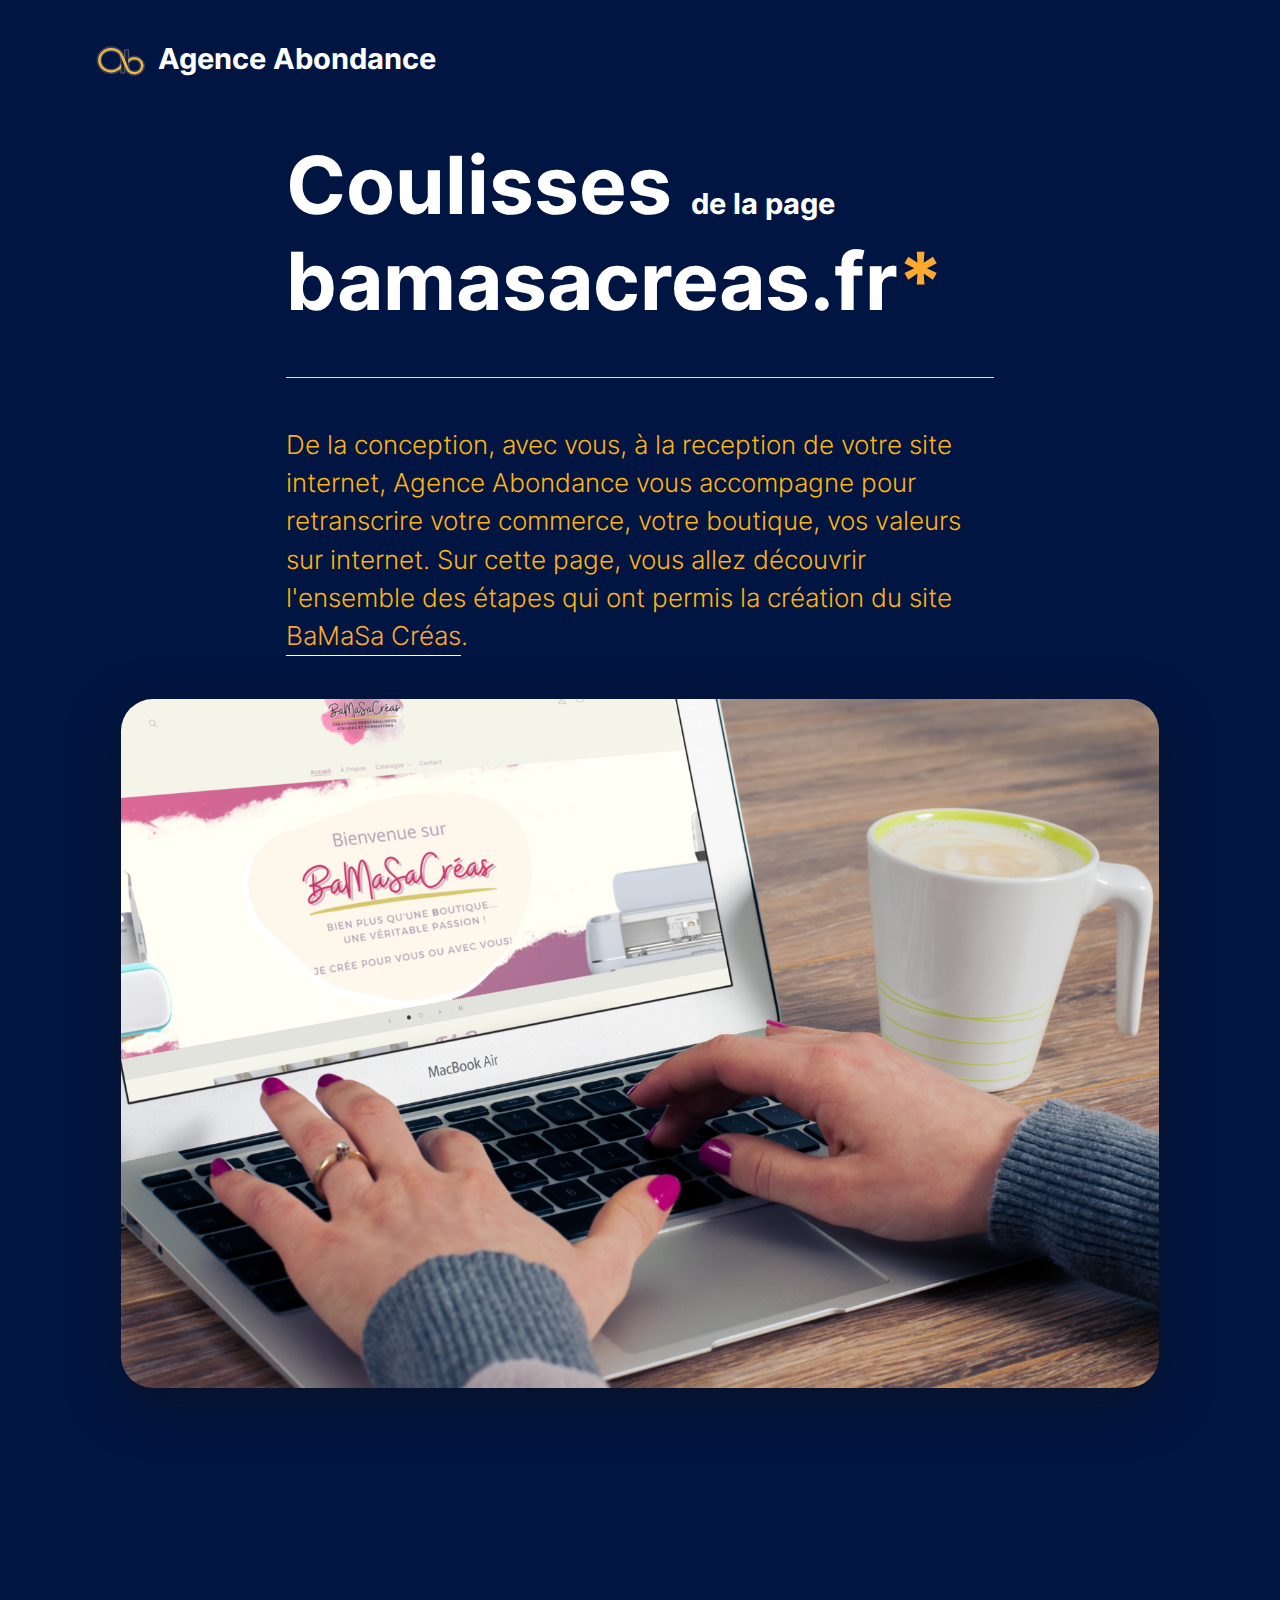
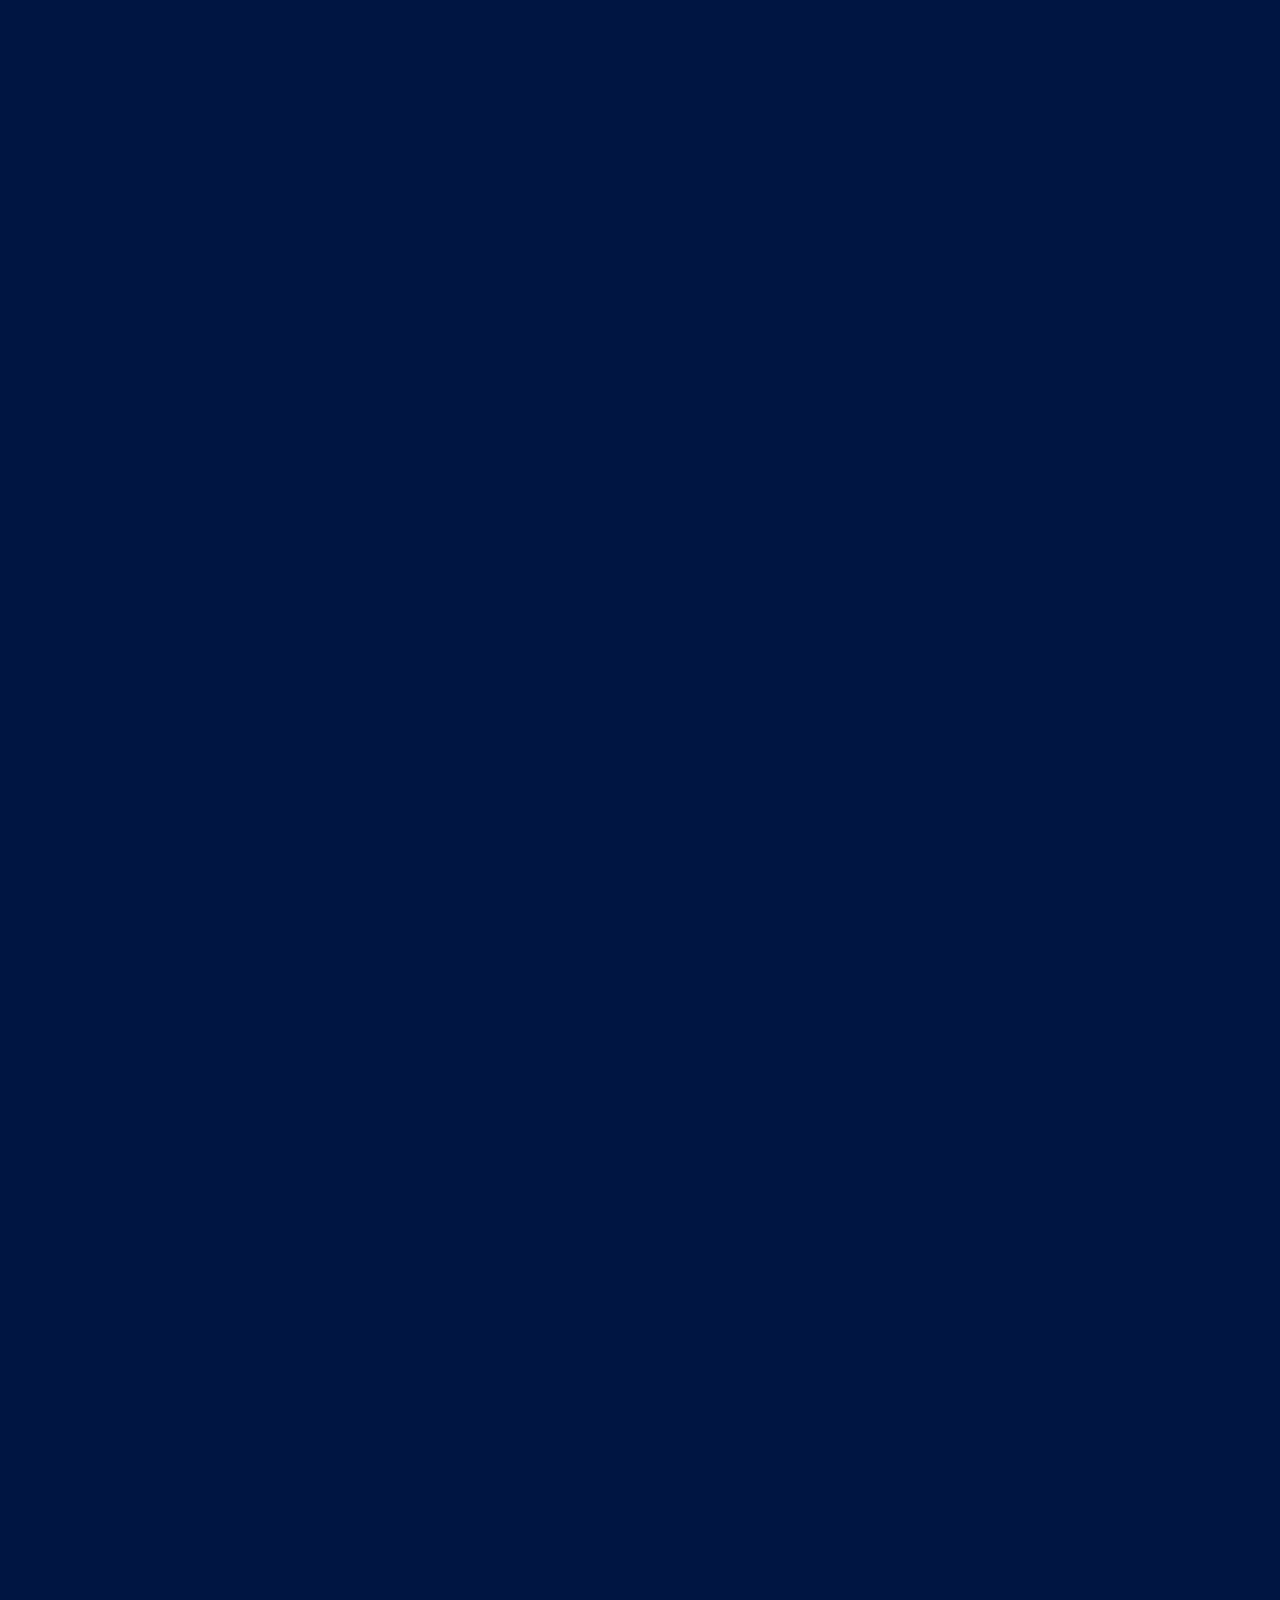
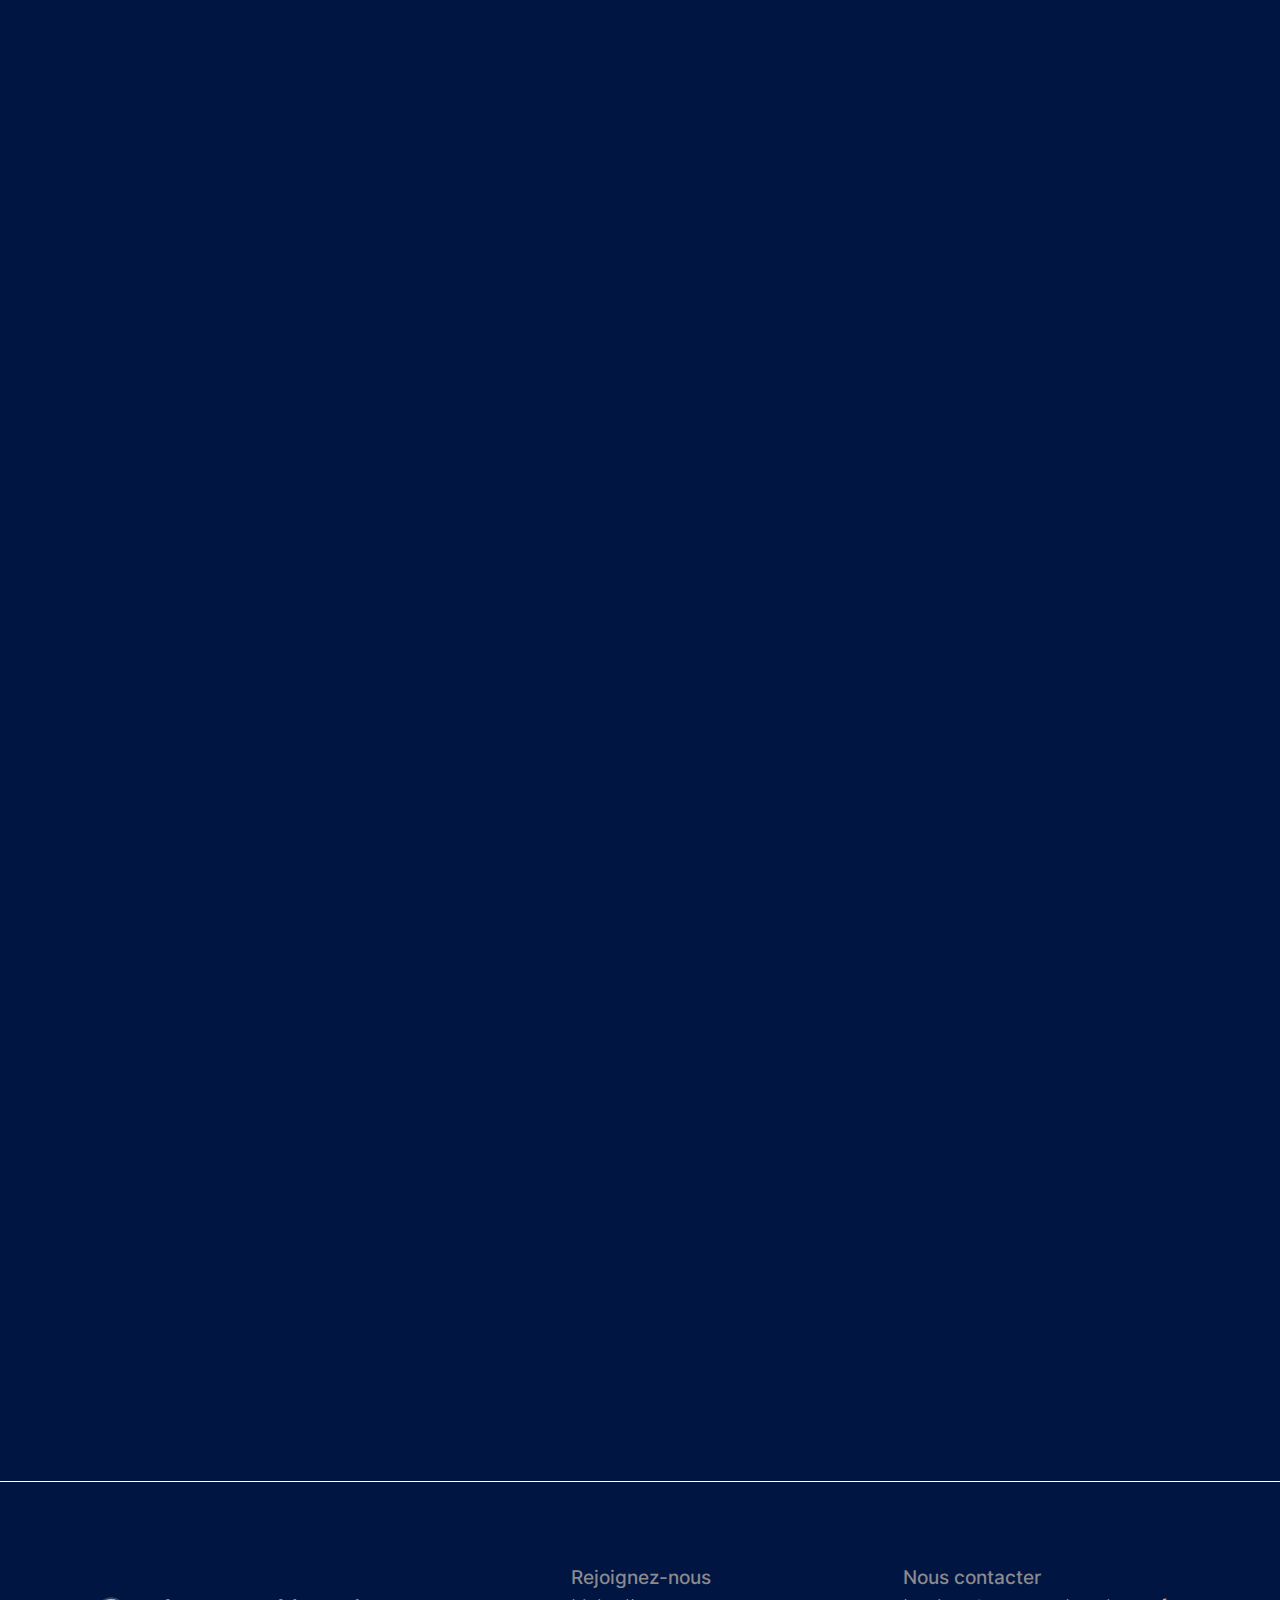
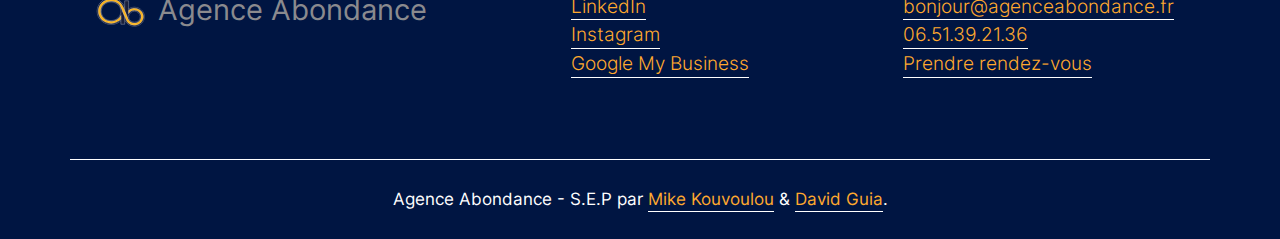
==== bamasa-creas.html @ f4315ae5 "Ajout de la page bamasa" ====
<!doctype html>
<html class="h-100" lang="fr">

<head>
  <meta charset="utf-8">
  <meta name="viewport" content="width=device-width,initial-scale=1,shrink-to-fit=no">
  <meta name="description"
    content="Agence web à taille humaine, sur Bordeaux & Dijon, pour allez plus loin dans le numérique">
  <link rel="icon" type="image/png" sizes="32x32" href="img/fvicon-32x32.png">
  <link rel="icon" type="image/png" sizes="16x16" href="img/favicon-16x16.png">
  <link rel="icon" type="image/png" sizes="96x96" href="img/favicon.png">
  <link rel="manifest" href="/site.webmanifest">
  <meta name="author" content="Agence Abondance">
  <meta name="HandheldFriendly" content="true">
  <title>Agence Abondance - Créativité Numérique, Abondance de Possibilités.</title>
  <link rel="stylesheet" href="css/theme.css">

  <!-- Cronitor RUM -->
  <script async src="https://rum.cronitor.io/script.js"></script>
  <script>
    window.cronitor = window.cronitor || function () { (window.cronitor.q = window.cronitor.q || []).push(arguments); };
    cronitor('config', { clientKey: '88abd3a7fe47109046e5036347c24154' });
  </script>


  <style>
    /* inter-300 - latin */
    @font-face {
      font-family: 'Inter';
      font-style: normal;
      font-weight: 300;
      font-display: swap;
      src: local(''),
        url('fonts/inter-v12-latin-300.woff2') format('woff2'),
        /* Chrome 26+, Opera 23+, Firefox 39+ */
        url('fonts/inter-v12-latin-300.woff') format('woff');
      /* Chrome 6+, Firefox 3.6+, IE 9+, Safari 5.1+ */
    }

    /* inter-400 - latin */
    @font-face {
      font-family: 'Inter';
      font-style: normal;
      font-weight: 400;
      font-display: swap;
      src: local(''),
        url('fonts/inter-v12-latin-regular.woff2') format('woff2'),
        /* Chrome 26+, Opera 23+, Firefox 39+ */
        url('fonts/inter-v12-latin-regular.woff') format('woff');
      /* Chrome 6+, Firefox 3.6+, IE 9+, Safari 5.1+ */
    }

    @font-face {
      font-family: 'Inter';
      font-style: normal;
      font-weight: 500;
      font-display: swap;
      src: local(''),
        url('fonts/inter-v12-latin-500.woff2') format('woff2'),
        /* Chrome 26+, Opera 23+, Firefox 39+ */
        url('fonts/inter-v12-latin-500.woff') format('woff');
      /* Chrome 6+, Firefox 3.6+, IE 9+, Safari 5.1+ */
    }

    @font-face {
      font-family: 'Inter';
      font-style: normal;
      font-weight: 700;
      font-display: swap;
      src: local(''),
        url('fonts/inter-v12-latin-700.woff2') format('woff2'),
        /* Chrome 26+, Opera 23+, Firefox 39+ */
        url('fonts/inter-v12-latin-700.woff') format('woff');
      /* Chrome 6+, Firefox 3.6+, IE 9+, Safari 5.1+ */
    }
  </style>


</head>

  <body class="bg-black text-white mt-0" data-bs-spy="scroll" data-bs-target="#navScroll">
  
    <nav id="navScroll" class="navbar navbar-dark bg-black fixed-top px-vw-5" tabindex="0">
      <div class="container">
        <a class="navbar-brand pe-md-4 fs-4 col-12 col-md-auto text-center" href="index.html">
          <svg width="50" height="50" viewBox="0 0 1080 638" xmlns="http://www.w3.org/2000/svg">
            <path id="Trac" fill="none" stroke="#ffffff" stroke-width="7"
              d="M 628 302 C 628 459.95343 493.013855 588 326.5 588 C 159.986145 588 25 459.95343 25 302 C 25 144.04657 159.986145 16 326.5 16 C 493.013855 16 628 144.04657 628 302 Z" />
            <path id="path1" fill="none" stroke="#ffffff" stroke-width="6"
              d="M 957 421 C 957 486.721863 900.364014 540 830.5 540 C 760.635986 540 704 486.721863 704 421 C 704 355.278137 760.635986 302 830.5 302 C 900.364014 302 957 355.278137 957 421 Z" />
            <path id="path2" fill="none" stroke="#ffffff" stroke-width="6"
              d="M 1045 421 C 1045 534.218384 948.293518 626 829 626 C 709.706482 626 613 534.218384 613 421 C 613 307.781616 709.706482 216 829 216 C 948.293518 216 1045 307.781616 1045 421 Z" />
            <g id="Associer">
              <g id="g1">
                <path id="path3" fill="none" stroke="#1b203d" stroke-width="20"
                  d="M 818.849976 613.799988 C 753.840027 611.26001 692.690002 581.179993 652.48999 515.22998 C 604.98999 437.309998 622.539978 337.380005 692.72998 277.859985 C 781.349976 202.709961 918.02002 214.219971 991.039978 303 C 1015.880005 333.200012 1027.380005 368.51001 1032.030029 406.849976 C 1041.76001 486.900024 996.190002 554.450012 925.76001 590.669983 C 895.580017 606.179993 863.650024 613.809998 818.849976 613.799988 Z" />
                <path id="path4" fill="none" stroke="#1b203d" stroke-width="21"
                  d="M 311.98999 575.859985 C 219.850006 572.26001 133.190002 529.630005 76.209999 436.150024 C 8.89 325.709961 33.759998 184.079956 133.25 99.719971 C 258.859985 -6.789978 452.549988 9.52002 556.039978 135.349976 C 591.23999 178.150024 607.539978 228.200012 614.140015 282.540039 C 627.919983 396 563.340027 491.72998 463.519989 543.059998 C 420.75 565.059998 375.5 575.869995 311.98999 575.859985 Z" />
                <path id="path5" fill="#19203c" stroke="#ffffff" stroke-width="6"
                  d="M 619.549988 76.830017 L 704.580017 76.830017 L 705 380.950012 L 683.97998 484 L 619.549988 311.880005 Z" />
                <path id="path6" fill="#19203c" stroke="#ffffff" stroke-width="6"
                  d="M 620.390015 583.880005 L 537.280029 583.880005 L 537.530029 377.570007 L 550.599976 334.429993 L 550.73999 286.880005 L 539.559998 234.589966 L 531 203.059998 L 620.390015 413.880005 Z" />
                <path id="path7" fill="#19203c" stroke="none"
                  d="M 523.5 204.5 L 560.5 257.5 L 562.5 342.5 L 543.5 385.5 L 533.219971 378.679993 L 546.429993 329.140015 L 542.5 261.5 Z" />
                <path id="path8" fill="none" stroke="#1b203d" stroke-width="15"
                  d="M 822.880005 549.549988 C 779.380005 547.849976 738.47998 527.719971 711.580017 483.599976 C 679.799988 431.469971 691.539978 364.609985 738.51001 324.780029 C 797.799988 274.5 889.23999 282.200012 938.090027 341.599976 C 954.710022 361.799988 962.400024 385.429993 965.52002 411.080017 C 972.030029 464.640015 941.539978 509.830017 894.419983 534.059998 C 874.219971 544.460022 852.859985 549.559998 822.880005 549.549988 Z" />
                <path id="path9" fill="none" stroke="#1b203d" stroke-width="13"
                  d="M 313.839996 511.969971 C 243.460007 509.219971 177.270004 476.650024 133.740005 405.26001 C 82.32 320.910034 101.309998 212.72998 177.309998 148.290039 C 273.25 66.940002 421.200012 79.390015 500.25 175.51001 C 527.140015 208.200012 539.590027 246.429993 544.630005 287.940002 C 555.159973 374.599976 505.829987 447.72998 429.579987 486.929993 C 396.910004 503.719971 362.350006 511.969971 313.839996 511.969971 Z" />
                <path id="path10" fill="#f8b11a" stroke="#ffffff" stroke-width="6"
                  d="M 536.799988 394.419983 C 536.799988 396.150024 536.799988 397.880005 536.799988 399.619995 C 536.799988 422.460022 536.619995 445.289978 536.909973 468.130005 C 536.98999 474.539978 534.73999 479.219971 530.280029 483.539978 C 492.549988 520.059998 448.23999 544.950012 397.220001 556.98999 C 329.470001 572.97998 263.540009 567.409973 200.589996 536.549988 C 148.179993 510.859985 105.739998 474.090027 79.25 421.280029 C 33.09 329.27002 37.299999 227.900024 107.279999 141.940002 C 152.800003 86.030029 211.399994 54.059998 282.179993 43.219971 C 364.76001 30.580017 439.089996 50.380005 505.700012 100.150024 C 526.539978 115.719971 541.559998 136.670044 556.359985 157.679993 C 577.789978 188.099976 593.02002 221.76001 607.179993 255.929993 C 635.840027 325.089966 664.890015 394.099976 692.719971 463.590027 C 716.419983 522.77002 760.859985 552.48999 822.690002 557.969971 C 890.659973 563.98999 957.049988 513.77002 971.320007 446.909973 C 980.869995 402.169983 967.890015 364.059998 937.840027 330.890015 C 908.73999 298.77002 872.200012 283.170044 829.049988 283.859985 C 778.650024 284.670044 738.02002 305.089966 708.280029 346.23999 C 707.419983 347.429993 706.5 348.580017 705.219971 350.25 C 704.859985 349.179993 704.52002 348.659973 704.52002 348.140015 C 704.599976 328.97998 704.72998 309.809998 704.799988 290.650024 C 704.820007 286.219971 706.52002 282.900024 709.820007 279.780029 C 732.679993 258.130005 760.77002 246.929993 790.890015 241.570007 C 860.179993 229.22998 920.960022 248.290039 972.090027 296.109985 C 1000.299988 322.48999 1014.530029 356.900024 1021.349976 394.5 C 1030.650024 445.719971 1014.289978 490.289978 984.460022 530.659973 C 956.849976 568.030029 918.130005 588.429993 873.580017 598.559998 C 804.23999 614.320007 743.789978 596.059998 691.219971 549.590027 C 673.679993 534.080017 662.349976 513.900024 653.369995 492.580017 C 620.549988 414.700012 587.960022 336.72998 555.349976 258.76001 C 543.97998 231.570007 532.690002 204.349976 515.590027 180.049988 C 483.339996 134.209961 438.950012 105.900024 385.160004 92.959961 C 299.980011 72.47998 225.100006 94.079956 161.5 153.369995 C 127.209999 185.339966 108.699997 226.400024 101.290001 272.469971 C 90.050003 342.409973 113.230003 401.059998 161.059998 451.099976 C 211.770004 504.159973 275.209991 523.590027 347 518.780029 C 406.279999 514.809998 455.980011 489.530029 497.869995 448.140015 C 511.730011 434.440002 521.919983 417.97998 531.210022 400.960022 C 532.5 398.590027 533.98999 396.320007 535.390015 394.01001 C 535.840027 394.119995 536.320007 394.27002 536.799988 394.419983 Z" />
                <path id="path11" fill="#ffffff" stroke="none"
                  d="M 533 392 L 537.679993 382 L 540 383.469971 L 534.869995 391 Z" />
                <path id="path12" fill="#ffffff" stroke="none"
                  d="M 540.48999 383.52002 L 537.679993 381.619995 L 537.380005 382.609985 Z" />
              </g>
              <path id="path13" fill="#ffffff" stroke="none" d="M 701.299988 344 L 701.299988 359 L 706 354.5 Z" />
            </g>
            <path id="path14" fill="none" stroke="#ffffff" stroke-width="5"
              d="M 537 304 C 537 414.45697 442.308228 504 325.5 504 C 208.691772 504 114 414.45697 114 304 C 114 193.543091 208.691772 104 325.5 104 C 442.308228 104 537 193.543091 537 304 Z" />
          </svg>
          <span class="ms-md-1 mt-1 fw-bolder me-md-5">Agence Abondance</span>
        </a>
      </div>
    </nav>

    <main>
      <div class="container">
  <div class="row d-flex justify-content-center py-vh-5 pb-0">
    <div class="col-12 col-lg-10 col-xl-8">
      <div class="row">
        <div class="col-12">
          <br>
          <h1 class="display-1 fw-bold">Coulisses
            <span class="fs-4">de la page</span><br>
            bamasacreas.fr<a style="color:#FFA92E;">*</a></h1>
          <p class="lead border-top pt-5 mt-5" data-aos="fade-up">
            De la conception, avec vous, à la reception de votre site internet, Agence Abondance vous accompagne pour retranscrire votre commerce, votre boutique, vos valeurs sur internet. 
            Sur cette page, vous allez découvrir l'ensemble des étapes qui ont permis la création du site <a href="https://bamasacreas.fr" class="link-fancy link-fancy-light">BaMaSa Créas</a>. 
          </p>
        </div>
      </div>
    </div>
    <div class="row">
      <div class="col-12 py-vh-2">
      <img src="img/webp/Woman working on MacBook Air.webp" width="1446" height="982" alt="abstract image" class="img-fluid position-relative rounded-5 shadow" data-aos="zoom-up">
    </div>
    </div>
        <div class="col-12 col-lg-10 col-xl-8">
      <div class="row d-flex align-items-start" data-aos="fade-right">
        <div class="col-12 col-lg-7">
          <h2 class="h3 mt-5 border-top pt-5">01. L'objectif</h2>
          <p class="text-secondary">Chez Agence Abondance, la communication est notre priorité. On aime échanger régulièrement avec nos clients pour bien
          comprendre leurs attentes et objectifs. Ces discussions sont non seulement utiles mais essentielles pour garantir que le
          produit final correspond parfaitement à leurs besoins. Cette approche décontractée et ouverte permet de bâtir une
          relation de confiance et d'assurer la réussite de chaque projet.</p>
        </div>
        <!-- <div class="col-12 col-lg-4 offset-lg-1 bg-pumking-900 p-5 mt-5">
          <h3 class="h6">tl;dr</h3>
          <p class="text-secondary">
            Stet clita kasd gubergren, no sea takimata sanctus est Lorem ipsum dolor sit amet. Lorem ipsum dolor sit amet
          </p>
        </div> -->
      </div>

      <div class="row d-flex align-items-start" data-aos="fade-right">
        <div class="col-12 col-lg-7">
          <h2 class="h3 mt-5 border-top pt-5">02. Les échanges</h2>
          <p class="text-secondary">Chez Agence Abondance, la communication est notre priorité. On aime échanger régulièrement avec nos clients pour bien
          comprendre leurs attentes et objectifs. Ces discussions sont non seulement utiles mais essentielles pour garantir que le
          produit final correspond parfaitement à leurs besoins. Cette approche décontractée et ouverte permet de bâtir une
          relation de confiance et d'assurer la réussite de chaque projet.</p>
        </div>
        <div class="col-12 col-lg-4 offset-lg-1 bg-pumking-900 p-5 mt-5">
          <h3 class="h6">tl;dr</h3>
          <p class="text-secondary">
            Stet clita kasd gubergren, no sea takimata sanctus est Lorem ipsum dolor sit amet. Lorem ipsum dolor sit amet
          </p>
        </div>
      </div>
      <div class="row d-flex align-items-start" data-aos="fade-right">
        <div class="col-12 col-lg-7">
          <h2 class="h3 mt-5 border-top pt-5">03. La conception
          </h2>
          <p class="text-secondary">Le site BaMaSa Créas, créé par l'agence Abondance, utilise le CMS Shopify.
          <br>Il est développé en HTML, CSS et JavaScript, avec des intégrations spécifiques pour le commerce électronique. Le
          contenu du site comprend des formations sur les produits Cricut, des créations artisanales personnalisées, et des
          collections saisonnières.
          <br>La rapidité du site est optimisée pour une navigation fluide et des temps de chargement courts, offrant une bonne
          expérience utilisateur.</p>
        </div>
        <!-- <div class="col-12 col-lg-4 offset-lg-1 bg-pumking-900 p-5 mt-5">
          <h3 class="h6">tl;dr</h3>
          <p class="text-secondary">
            Et accusam et justo duo dolores et ea rebum. Stet clita kasd gubergren, no sea takimata sanctus est Lorem ipsum dolor sit amet. Lorem ipsum dolor sit amet
          </p>
        </div> -->
      </div>
      <div class="row d-flex align-items-start" data-aos="fade-right">
        <div class="col-12 col-lg-7">
          <h2 class="h3 mt-5 border-top pt-5">04. La livraison & le suivi</h2>
          <p class="text-secondary">Chez Agence Abondance, nous nous engageons à respecter les délais tout en offrant un suivi personnalisé tout au long du
          projet. Chaque étape est soigneusement planifiée pour garantir une livraison dans les temps, sans compromettre la
          qualité. Nous restons en contact avec nos clients après la livraison pour assurer une transition fluide et répondre à
          toute question. Ce suivi continu permet de maintenir la satisfaction et d'adapter les solutions en fonction des besoins
          évolutifs de nos clients.</p>
        </div>
        <div class="col-12 col-lg-4 offset-lg-1 bg-pumking-900 p-5 mt-5">
          <h3 class="h6">tl;dr</h3>
          <p class="text-secondary">
            Stet clita kasd gubergren, no sea takimata sanctus est Lorem ipsum dolor sit amet. Lorem ipsum dolor sit amet
          </p>
        </div>
      </div>
      <div class="row d-flex align-items-start" data-aos="fade-right">
        <div class="col-12 col-lg-7">
          <h2 class="h3 mt-5 border-top pt-5">05. Le + qui change tout</h2>
          <p class="text-secondary">At vero eos et accusam et justo duo dolores et ea rebum. Stet clita kasd gubergren, no sea takimata sanctus est Lorem ipsum dolor sit amet. Lorem ipsum dolor sit amet, consetetur sadipscing elitr, sed diam nonumy eirmod tempor invidunt ut labore
            et dolore magna aliquyam erat, sed diam voluptua. At vero eos et accusam et justo duo dolores et ea rebum. Stet clita kasd gubergren, no sea takimata sanctus est Lorem ipsum dolor sit amet. Stet clita kasd gubergren, no sea takimata sanctus est Lorem
            ipsum dolor sit amet. Consetetur sadipscing elitr, sed diam nonumy eirmod tempor invidunt ut labore et dolore magna aliquyam erat. At vero eos et accusam et justo duo dolores et ea rebum. Stet clita kasd gubergren, no sea takimata sanctus est Lorem
            ipsum dolor sit amet. Stet clita kasd gubergren, no sea takimata sanctus est Lorem ipsum dolor sit amet. Consetetur sadipscing elitr, sed diam nonumy eirmod tempor invidunt ut labore et dolore magna aliquyam erat.</p>
        </div>
        <!-- <div class="col-12 col-lg-4 offset-lg-1 bg-pumking-900 p-5 mt-5">
          <h3 class="h6">tl;dr</h3>
          <p class="text-secondary">
            Eos et accusam et justo duo dolores et ea rebum. Stet clita kasd gubergren, no sea takimata sanctus est Lorem ipsum dolor sit amet. Lorem ipsum dolor sit amet
          </p>
        </div> -->
      </div>


    </div>
  </div>
  <div class="row d-flex align-items-start justify-content-center py-vh-3 text-muted" data-aos="fade">
      <div class="col-12 col-lg-10 col-xl-9">
      <div class="p-5 small bg-pumking-900">
      <p>* Toutes les démarches décrites sur cette page sont tributaires de la prestation et du suivi facturés au client. Elles
      reflètent uniquement les actions mises en place pour satisfaire le devis établi. Nous nous efforçons de fournir un
      service de qualité adapté aux besoins spécifiques de chaque projet, tout en restant transparents sur les coûts et le
      niveau de service inclus.</p>
    </div>
    </div>
  </div>
</div>

    </main>

    <footer class="bg-black border-top border-dark">
      <div class="container py-vh-4 text-secondary fw-lighter">
        <div class="row">
          <div class="col-12 col-lg-5 py-4 text-center text-lg-start">
            <a class="navbar-brand pe-md-4 fs-4 col-12 col-md-auto text-center" href="index.html">
              <svg width="50" height="50" viewBox="0 0 1080 638" xmlns="http://www.w3.org/2000/svg">
                <path id="Trac" fill="none" stroke="#ffffff" stroke-width="7"
                  d="M 628 302 C 628 459.95343 493.013855 588 326.5 588 C 159.986145 588 25 459.95343 25 302 C 25 144.04657 159.986145 16 326.5 16 C 493.013855 16 628 144.04657 628 302 Z" />
                <path id="path1" fill="none" stroke="#ffffff" stroke-width="6"
                  d="M 957 421 C 957 486.721863 900.364014 540 830.5 540 C 760.635986 540 704 486.721863 704 421 C 704 355.278137 760.635986 302 830.5 302 C 900.364014 302 957 355.278137 957 421 Z" />
                <path id="path2" fill="none" stroke="#ffffff" stroke-width="6"
                  d="M 1045 421 C 1045 534.218384 948.293518 626 829 626 C 709.706482 626 613 534.218384 613 421 C 613 307.781616 709.706482 216 829 216 C 948.293518 216 1045 307.781616 1045 421 Z" />
                <g id="Associer">
                  <g id="g1">
                    <path id="path3" fill="none" stroke="#1b203d" stroke-width="20"
                      d="M 818.849976 613.799988 C 753.840027 611.26001 692.690002 581.179993 652.48999 515.22998 C 604.98999 437.309998 622.539978 337.380005 692.72998 277.859985 C 781.349976 202.709961 918.02002 214.219971 991.039978 303 C 1015.880005 333.200012 1027.380005 368.51001 1032.030029 406.849976 C 1041.76001 486.900024 996.190002 554.450012 925.76001 590.669983 C 895.580017 606.179993 863.650024 613.809998 818.849976 613.799988 Z" />
                    <path id="path4" fill="none" stroke="#1b203d" stroke-width="21"
                      d="M 311.98999 575.859985 C 219.850006 572.26001 133.190002 529.630005 76.209999 436.150024 C 8.89 325.709961 33.759998 184.079956 133.25 99.719971 C 258.859985 -6.789978 452.549988 9.52002 556.039978 135.349976 C 591.23999 178.150024 607.539978 228.200012 614.140015 282.540039 C 627.919983 396 563.340027 491.72998 463.519989 543.059998 C 420.75 565.059998 375.5 575.869995 311.98999 575.859985 Z" />
                    <path id="path5" fill="#19203c" stroke="#ffffff" stroke-width="6"
                      d="M 619.549988 76.830017 L 704.580017 76.830017 L 705 380.950012 L 683.97998 484 L 619.549988 311.880005 Z" />
                    <path id="path6" fill="#19203c" stroke="#ffffff" stroke-width="6"
                      d="M 620.390015 583.880005 L 537.280029 583.880005 L 537.530029 377.570007 L 550.599976 334.429993 L 550.73999 286.880005 L 539.559998 234.589966 L 531 203.059998 L 620.390015 413.880005 Z" />
                    <path id="path7" fill="#19203c" stroke="none"
                      d="M 523.5 204.5 L 560.5 257.5 L 562.5 342.5 L 543.5 385.5 L 533.219971 378.679993 L 546.429993 329.140015 L 542.5 261.5 Z" />
                    <path id="path8" fill="none" stroke="#1b203d" stroke-width="15"
                      d="M 822.880005 549.549988 C 779.380005 547.849976 738.47998 527.719971 711.580017 483.599976 C 679.799988 431.469971 691.539978 364.609985 738.51001 324.780029 C 797.799988 274.5 889.23999 282.200012 938.090027 341.599976 C 954.710022 361.799988 962.400024 385.429993 965.52002 411.080017 C 972.030029 464.640015 941.539978 509.830017 894.419983 534.059998 C 874.219971 544.460022 852.859985 549.559998 822.880005 549.549988 Z" />
                    <path id="path9" fill="none" stroke="#1b203d" stroke-width="13"
                      d="M 313.839996 511.969971 C 243.460007 509.219971 177.270004 476.650024 133.740005 405.26001 C 82.32 320.910034 101.309998 212.72998 177.309998 148.290039 C 273.25 66.940002 421.200012 79.390015 500.25 175.51001 C 527.140015 208.200012 539.590027 246.429993 544.630005 287.940002 C 555.159973 374.599976 505.829987 447.72998 429.579987 486.929993 C 396.910004 503.719971 362.350006 511.969971 313.839996 511.969971 Z" />
                    <path id="path10" fill="#f8b11a" stroke="#ffffff" stroke-width="6"
                      d="M 536.799988 394.419983 C 536.799988 396.150024 536.799988 397.880005 536.799988 399.619995 C 536.799988 422.460022 536.619995 445.289978 536.909973 468.130005 C 536.98999 474.539978 534.73999 479.219971 530.280029 483.539978 C 492.549988 520.059998 448.23999 544.950012 397.220001 556.98999 C 329.470001 572.97998 263.540009 567.409973 200.589996 536.549988 C 148.179993 510.859985 105.739998 474.090027 79.25 421.280029 C 33.09 329.27002 37.299999 227.900024 107.279999 141.940002 C 152.800003 86.030029 211.399994 54.059998 282.179993 43.219971 C 364.76001 30.580017 439.089996 50.380005 505.700012 100.150024 C 526.539978 115.719971 541.559998 136.670044 556.359985 157.679993 C 577.789978 188.099976 593.02002 221.76001 607.179993 255.929993 C 635.840027 325.089966 664.890015 394.099976 692.719971 463.590027 C 716.419983 522.77002 760.859985 552.48999 822.690002 557.969971 C 890.659973 563.98999 957.049988 513.77002 971.320007 446.909973 C 980.869995 402.169983 967.890015 364.059998 937.840027 330.890015 C 908.73999 298.77002 872.200012 283.170044 829.049988 283.859985 C 778.650024 284.670044 738.02002 305.089966 708.280029 346.23999 C 707.419983 347.429993 706.5 348.580017 705.219971 350.25 C 704.859985 349.179993 704.52002 348.659973 704.52002 348.140015 C 704.599976 328.97998 704.72998 309.809998 704.799988 290.650024 C 704.820007 286.219971 706.52002 282.900024 709.820007 279.780029 C 732.679993 258.130005 760.77002 246.929993 790.890015 241.570007 C 860.179993 229.22998 920.960022 248.290039 972.090027 296.109985 C 1000.299988 322.48999 1014.530029 356.900024 1021.349976 394.5 C 1030.650024 445.719971 1014.289978 490.289978 984.460022 530.659973 C 956.849976 568.030029 918.130005 588.429993 873.580017 598.559998 C 804.23999 614.320007 743.789978 596.059998 691.219971 549.590027 C 673.679993 534.080017 662.349976 513.900024 653.369995 492.580017 C 620.549988 414.700012 587.960022 336.72998 555.349976 258.76001 C 543.97998 231.570007 532.690002 204.349976 515.590027 180.049988 C 483.339996 134.209961 438.950012 105.900024 385.160004 92.959961 C 299.980011 72.47998 225.100006 94.079956 161.5 153.369995 C 127.209999 185.339966 108.699997 226.400024 101.290001 272.469971 C 90.050003 342.409973 113.230003 401.059998 161.059998 451.099976 C 211.770004 504.159973 275.209991 523.590027 347 518.780029 C 406.279999 514.809998 455.980011 489.530029 497.869995 448.140015 C 511.730011 434.440002 521.919983 417.97998 531.210022 400.960022 C 532.5 398.590027 533.98999 396.320007 535.390015 394.01001 C 535.840027 394.119995 536.320007 394.27002 536.799988 394.419983 Z" />
                    <path id="path11" fill="#ffffff" stroke="none"
                      d="M 533 392 L 537.679993 382 L 540 383.469971 L 534.869995 391 Z" />
                    <path id="path12" fill="#ffffff" stroke="none"
                      d="M 540.48999 383.52002 L 537.679993 381.619995 L 537.380005 382.609985 Z" />
                  </g>
                  <path id="path13" fill="#ffffff" stroke="none" d="M 701.299988 344 L 701.299988 359 L 706 354.5 Z" />
                </g>
                <path id="path14" fill="none" stroke="#ffffff" stroke-width="5"
                  d="M 537 304 C 537 414.45697 442.308228 504 325.5 504 C 208.691772 504 114 414.45697 114 304 C 114 193.543091 208.691772 104 325.5 104 C 442.308228 104 537 193.543091 537 304 Z" />
              </svg>
              <span class="ms-md-1 mt-1 fw-bolder me-md-5">Agence Abondance</span>
            </a>
          </div>
    
          <div class="col">
            <span class="h6">Rejoignez-nous</span>
            <ul class="nav flex-column">
              <li class="nav-item">
                <a href="#" class="link-fancy link-fancy-light">LinkedIn</a>
              </li>
              <li class="nav-item">
                <a href="#" class="link-fancy link-fancy-light">Instagram</a>
              </li>
              <li class="nav-item">
                <a href="#" class="link-fancy link-fancy-light">Google My Business</a>
              </li>
            </ul>
          </div>
    
          <div class="col">
            <span class="h6">Nous contacter</span>
            <ul class="nav flex-column">
              <li class="nav-item">
                <a href="mailto:bonjour@agenceabondance.fr"
                  class="link-fancy link-fancy-light">bonjour@agenceabondance.fr</a>
              </li>
              <li class="nav-item">
                <a href="tel:+33651392136" class="link-fancy link-fancy-light">06.51.39.21.36</a>
              </li>
              <li class="nav-item">
                <a href="https://zcal.co/agenceabondance/votreprojet" class="link-fancy link-fancy-light">Prendre
                  rendez-vous</a>
              </li>
            </ul>
          </div>
        </div>
      </div>
      <div class="container text-center small py-vh-2 border-top border-dark">Agence Abondance - S.E.P par <a href=""
          target="" class="link-fancy link-fancy-light">Mike Kouvoulou</a> & <a href="" target=""
          class="link-fancy link-fancy-light">David Guia</a>.
      </div>
    </footer>
    
    
    
    
    
    
    
    
    <script src="js/bootstrap.bundle.min.js"></script>
    <script src="js/aos.js"></script>
    <script>
      AOS.init({
        duration: 800, // values from 0 to 3000, with step 50ms
      });
    </script>
    <script>
      let scrollpos = window.scrollY
      const header = document.querySelector(".navbar")
      const header_height = header.offsetHeight

      const add_class_on_scroll = () => header.classList.add("scrolled", "shadow-sm")
      const remove_class_on_scroll = () => header.classList.remove("scrolled", "shadow-sm")

      window.addEventListener('scroll', function () {
        scrollpos = window.scrollY;

        if (scrollpos >= header_height) { add_class_on_scroll() }
        else { remove_class_on_scroll() }

        console.log(scrollpos)
      })
    </script>
    <script src="https://assets.calendly.com/assets/external/widget.js" type="text/javascript" async></script>
    
    </body>
    
    </html>
---- css/theme.css ----
/*!
   * Bootstrap  v5.2.1 (https://getbootstrap.com/)
   * Copyright 2011-2022 The Bootstrap Authors
   * Copyright 2011-2022 Twitter, Inc.
   * Licensed under MIT (https://github.com/twbs/bootstrap/blob/main/LICENSE)
   */
:root {
  --bs-blue: #1717e5;
  --bs-indigo: #6610f2;
  --bs-purple: #6f42c1;
  --bs-pink: #d63384;
  --bs-red: #dc3545;
  --bs-orange: #fd7e14;
  --bs-yellow: #ffc107;
  --bs-green: #198754;
  --bs-teal: #20c997;
  --bs-cyan: #0dcaf0;
  --bs-white: #fff;
  --bs-gray: #8a8a8e;
  --bs-gray-dark: #343a40;
  --bs-gray-100: #f8f9fa;
  --bs-gray-200: #e9ecef;
  --bs-gray-300: #dee2e6;
  --bs-gray-400: #ced4da;
  --bs-gray-500: #adb5bd;
  --bs-gray-600: #8a8a8e;
  --bs-gray-700: #495057;
  --bs-gray-800: #343a40;
  --bs-gray-900: #202020;
  --bs-primary: #1717e5;
  --bs-secondary: #8a8a8e;
  --bs-success: #198754;
  --bs-info: #0dcaf0;
  --bs-warning: #ffc107;
  --bs-danger: #dc3545;
  --bs-light: #f8f9fa;
  --bs-dark: #202020;
  --bs-primary-rgb: 23, 23, 229;
  --bs-secondary-rgb: 138, 138, 142;
  --bs-success-rgb: 25, 135, 84;
  --bs-info-rgb: 13, 202, 240;
  --bs-warning-rgb: 255, 193, 7;
  --bs-danger-rgb: 220, 53, 69;
  --bs-light-rgb: 248, 249, 250;
  --bs-dark-rgb: 255, 255, 255;
  --bs-white-rgb: 255, 255, 255;
  --bs-black-rgb: 0, 21, 66;
  --bs-body-color-rgb: 32, 32, 32;
  --bs-body-bg-rgb: 255, 255, 255;
  --bs-font-sans-serif: "Inter", system-ui, -apple-system, "Segoe UI", Roboto, "Helvetica Neue", Arial, "Noto Sans", sans-serif, "Apple Color Emoji", "Segoe UI Emoji", "Segoe UI Symbol", "Noto Color Emoji";
  --bs-font-monospace: SFMono-Regular, Menlo, Monaco, Consolas, "Liberation Mono", "Courier New", monospace;
  --bs-gradient: linear-gradient(180deg, rgba(255, 255, 255, 0.15), rgba(255, 255, 255, 0));
  --bs-body-font-family: var(--bs-font-sans-serif);
  --bs-body-font-size: 1.2rem;
  --bs-body-font-weight: 400;
  --bs-body-line-height: 1.5;
  --bs-body-color: #202020;
  --bs-body-bg: #fff;
  --bs-border-width: 1px;
  --bs-border-style: solid;
  --bs-border-color: #dee2e6;
  --bs-border-color-translucent: rgba(17, 17, 17, 0.175);
  --bs-border-radius: 0.375rem;
  --bs-border-radius-sm: 0.25rem;
  --bs-border-radius-lg: 0.5rem;
  --bs-border-radius-xl: 1rem;
  --bs-border-radius-2xl: 2rem;
  --bs-border-radius-pill: 50rem;
  --bs-link-color: #1717e5;
  --bs-link-hover-color: #1212b7;
  --bs-code-color: #d63384;
  --bs-highlight-bg: #fff3cd;
}

*,
::after,
::before {
  box-sizing: border-box;
}

@media (prefers-reduced-motion: no-preference) {
  :root {
    scroll-behavior: smooth;
  }
}

body {
  margin: 0;
  font-family: var(--bs-body-font-family);
  font-size: var(--bs-body-font-size);
  font-weight: var(--bs-body-font-weight);
  line-height: var(--bs-body-line-height);
  color: var(--bs-body-color);
  text-align: var(--bs-body-text-align);
  background-color: var(--bs-body-bg);
  -webkit-text-size-adjust: 100%;
  -webkit-tap-highlight-color: rgba(17, 17, 17, 0);
}

.h1,
.h2,
.h3,
.h4,
.h5,
.h6,
h1,
h2,
h3,
h4,
h5,
h6 {
  margin-top: 0;
  margin-bottom: 0.5rem;
  font-weight: 500;
  line-height: 1.2;
}

.h1,
h1 {
  font-size: calc(1.425rem + 2.1vw);
}

@media (min-width: 1200px) {

  .h1,
  h1 {
    font-size: 3rem;
  }
}

.h2,
h2 {
  font-size: calc(1.365rem + 1.38vw);
}

@media (min-width: 1200px) {

  .h2,
  h2 {
    font-size: 2.4rem;
  }
}

.h3,
h3 {
  font-size: calc(1.335rem + 1.02vw);
}

@media (min-width: 1200px) {

  .h3,
  h3 {
    font-size: 2.1rem;
  }
}

.h4,
h4 {
  font-size: calc(1.305rem + 0.66vw);
}

@media (min-width: 1200px) {

  .h4,
  h4 {
    font-size: 1.8rem;
  }
}

.h5,
h5 {
  font-size: calc(1.275rem + 0.3vw);
}

@media (min-width: 1200px) {

  .h5,
  h5 {
    font-size: 1.5rem;
  }
}

.h6,
h6 {
  font-size: 1.2rem;
}

p {
  margin-top: 0;
  margin-bottom: 1rem;
}

address {
  margin-bottom: 1rem;
  font-style: normal;
  line-height: inherit;
}

ul {
  padding-left: 2rem;
}

ul {
  margin-top: 0;
  margin-bottom: 1rem;
}

ul ul {
  margin-bottom: 0;
}

strong {
  font-weight: bolder;
}

.small,
small {
  font-size: 0.875em;
}

a {
  color: var(--bs-link-color);
  text-decoration: underline;
}

a:hover {
  color: var(--bs-link-hover-color);
}

a:not([href]):not([class]),
a:not([href]):not([class]):hover {
  color: inherit;
  text-decoration: none;
}

img,
svg {
  vertical-align: middle;
}

label {
  display: inline-block;
}

button {
  border-radius: 0;
}

button:focus:not(:focus-visible) {
  outline: 0;
}

button,
input {
  margin: 0;
  font-family: inherit;
  font-size: inherit;
  line-height: inherit;
}

button {
  text-transform: none;
}

[type="button"],
[type="submit"],
button {
  -webkit-appearance: button;
}

[type="button"]:not(:disabled),
[type="submit"]:not(:disabled),
button:not(:disabled) {
  cursor: pointer;
}

::-moz-focus-inner {
  padding: 0;
  border-style: none;
}

::-webkit-datetime-edit-day-field,
::-webkit-datetime-edit-fields-wrapper,
::-webkit-datetime-edit-hour-field,
::-webkit-datetime-edit-minute,
::-webkit-datetime-edit-month-field,
::-webkit-datetime-edit-text,
::-webkit-datetime-edit-year-field {
  padding: 0;
}

::-webkit-inner-spin-button {
  height: auto;
}

::-webkit-search-decoration {
  -webkit-appearance: none;
}

::-webkit-color-swatch-wrapper {
  padding: 0;
}

::file-selector-button {
  font: inherit;
  -webkit-appearance: button;
}

.lead {
  font-size: calc(1.2846rem + 0.4152vw);
  font-weight: 300;
}

@media (min-width: 1200px) {
  .lead {
    font-size: 1.596rem;
  }
}

.display-1 {
  font-size: calc(1.625rem + 4.5vw);
  font-weight: 300;
  line-height: 1.2;
}

@media (min-width: 1200px) {
  .display-1 {
    font-size: 5rem;
  }
}

.display-2 {
  font-size: calc(1.475rem + 2.7vw);
  font-weight: 300;
  line-height: 1.2;
}

@media (min-width: 1200px) {
  .display-2 {
    font-size: 3.5rem;
  }
}

.display-4 {
  font-size: calc(1.475rem + 2.7vw);
  font-weight: 300;
  line-height: 1.2;
}

@media (min-width: 1200px) {
  .display-4 {
    font-size: 3.5rem;
  }
}

.img-fluid {
  max-width: 100%;
  height: auto;
}

.container,
.container-fluid {
  --bs-gutter-x: 4vw;
  --bs-gutter-y: 0;
  width: 100%;
  padding-right: calc(var(--bs-gutter-x) * 0.5);
  padding-left: calc(var(--bs-gutter-x) * 0.5);
  margin-right: auto;
  margin-left: auto;
}

@media (min-width: 576px) {
  .container {
    max-width: 540px;
  }
}

@media (min-width: 768px) {
  .container {
    max-width: 720px;
  }
}

@media (min-width: 992px) {
  .container {
    max-width: 960px;
  }
}

@media (min-width: 1200px) {
  .container {
    max-width: 1140px;
  }
}

@media (min-width: 1680px) {
  .container {
    max-width: 1600px;
  }
}

.row {
  --bs-gutter-x: 4vw;
  --bs-gutter-y: 0;
  display: flex;
  flex-wrap: wrap;
  margin-top: calc(-1 * var(--bs-gutter-y));
  margin-right: calc(-0.5 * var(--bs-gutter-x));
  margin-left: calc(-0.5 * var(--bs-gutter-x));
}

.row>* {
  flex-shrink: 0;
  width: 100%;
  max-width: 100%;
  padding-right: calc(var(--bs-gutter-x) * 0.5);
  padding-left: calc(var(--bs-gutter-x) * 0.5);
  margin-top: var(--bs-gutter-y);
}

.col {
  flex: 1 0 0%;
}

.col-5 {
  flex: 0 0 auto;
  width: 41.66667%;
}

.col-6 {
  flex: 0 0 auto;
  width: 50%;
}

.col-12 {
  flex: 0 0 auto;
  width: 100%;
}

.offset-1 {
  margin-left: 8.33333%;
}

.g-5,
.gx-5 {
  --bs-gutter-x: 3rem;
}

.g-5 {
  --bs-gutter-y: 3rem;
}

@media (min-width: 768px) {
  .col-md-auto {
    flex: 0 0 auto;
    width: auto;
  }

  .col-md-5 {
    flex: 0 0 auto;
    width: 41.66667%;
  }

  .col-md-6 {
    flex: 0 0 auto;
    width: 50%;
  }

  .col-md-7 {
    flex: 0 0 auto;
    width: 58.33333%;
  }
}

@media (min-width: 992px) {
  .col-lg-3 {
    flex: 0 0 auto;
    width: 25%;
  }

  .col-lg-4 {
    flex: 0 0 auto;
    width: 33.33333%;
  }

  .col-lg-5 {
    flex: 0 0 auto;
    width: 41.66667%;
  }

  .col-lg-6 {
    flex: 0 0 auto;
    width: 50%;
  }

  .col-lg-7 {
    flex: 0 0 auto;
    width: 58.33333%;
  }

  .col-lg-10 {
    flex: 0 0 auto;
    width: 83.33333%;
  }

  .offset-lg-1 {
    margin-left: 8.33333%;
  }
}

@media (min-width: 1200px) {
  .col-xl-5 {
    flex: 0 0 auto;
    width: 41.66667%;
  }

  .col-xl-7 {
    flex: 0 0 auto;
    width: 58.33333%;
  }

  .col-xl-8 {
    flex: 0 0 auto;
    width: 66.66667%;
  }

  .col-xl-9 {
    flex: 0 0 auto;
    width: 75%;
  }

  .col-xl-10 {
    flex: 0 0 auto;
    width: 83.33333%;
  }
}

.form-label {
  margin-bottom: 0.5rem;
}

.form-text {
  margin-top: 0.25rem;
  font-size: 0.875em;
  color: #8a8a8e;
}

.form-control {
  display: block;
  width: 100%;
  padding: 0.375rem 0.75rem;
  font-size: 1.2rem;
  font-weight: 400;
  line-height: 1.5;
  color: #202020;
  background-color: #fff;
  background-clip: padding-box;
  border: 1px solid #ced4da;
  appearance: none;
  border-radius: 0.375rem;
  transition: border-color 0.15s ease-in-out, box-shadow 0.15s ease-in-out;
}

@media (prefers-reduced-motion: reduce) {
  .form-control {
    transition: none;
  }
}

.form-control:focus {
  color: #202020;
  background-color: #fff;
  border-color: #8b8bf2;
  outline: 0;
  box-shadow: 0 0 0 0.25rem rgba(23, 23, 229, 0.25);
}

.form-control::-webkit-date-and-time-value {
  height: 1.5em;
}

.form-control::placeholder {
  color: #8a8a8e;
  opacity: 1;
}

.form-control:disabled {
  background-color: #e9ecef;
  opacity: 1;
}

.form-control::file-selector-button {
  padding: 0.375rem 0.75rem;
  margin: -0.375rem -0.75rem;
  margin-inline-end: 0.75rem;
  color: #202020;
  background-color: #e9ecef;
  pointer-events: none;
  border-color: inherit;
  border-style: solid;
  border-width: 0;
  border-inline-end-width: 1px;
  border-radius: 0;
  transition: color 0.15s ease-in-out, background-color 0.15s ease-in-out, border-color 0.15s ease-in-out, box-shadow 0.15s ease-in-out;
}

@media (prefers-reduced-motion: reduce) {
  .form-control::file-selector-button {
    transition: none;
  }
}

.form-control:hover:not(:disabled):not([readonly])::file-selector-button {
  background-color: #dde0e3;
}

.form-control-lg {
  min-height: calc(1.5em + 1rem + 2px);
  padding: 0.5rem 1rem;
  font-size: calc(1.275rem + 0.3vw);
  border-radius: 0.5rem;
}

@media (min-width: 1200px) {
  .form-control-lg {
    font-size: 1.5rem;
  }
}

.form-control-lg::file-selector-button {
  padding: 0.5rem 1rem;
  margin: -0.5rem -1rem;
  margin-inline-end: 1rem;
}

.form-check {
  display: block;
  min-height: 1.8rem;
  padding-left: 1.5em;
  margin-bottom: 0.125rem;
}

.form-check .form-check-input {
  float: left;
  margin-left: -1.5em;
}

.form-check-input {
  width: 1em;
  height: 1em;
  margin-top: 0.25em;
  vertical-align: top;
  background-color: #fff;
  background-repeat: no-repeat;
  background-position: center;
  background-size: contain;
  border: 1px solid rgba(17, 17, 17, 0.25);
  appearance: none;
  print-color-adjust: exact;
}

.form-check-input[type="checkbox"] {
  border-radius: 0.25em;
}

.form-check-input:active {
  filter: brightness(90%);
}

.form-check-input:focus {
  border-color: #8b8bf2;
  outline: 0;
  box-shadow: 0 0 0 0.25rem rgba(23, 23, 229, 0.25);
}

.form-check-input:checked {
  background-color: #1717e5;
  border-color: #1717e5;
}

.form-check-input:checked[type="checkbox"] {
  background-image: url("data:image/svg+xml,%3csvg xmlns='http://www.w3.org/2000/svg' viewBox='0 0 20 20'%3e%3cpath fill='none' stroke='%23fff' stroke-linecap='round' stroke-linejoin='round' stroke-width='3' d='m6 10 3 3 6-6'/%3e%3c/svg%3e");
}

.form-check-input[type="checkbox"]:indeterminate {
  background-color: #1717e5;
  border-color: #1717e5;
  background-image: url("data:image/svg+xml,%3csvg xmlns='http://www.w3.org/2000/svg' viewBox='0 0 20 20'%3e%3cpath fill='none' stroke='%23fff' stroke-linecap='round' stroke-linejoin='round' stroke-width='3' d='M6 10h8'/%3e%3c/svg%3e");
}

.form-check-input:disabled {
  pointer-events: none;
  filter: none;
  opacity: 0.5;
}

.form-check-input:disabled~.form-check-label {
  cursor: default;
  opacity: 0.5;
}

.btn {
  --bs-btn-padding-x: 0.75rem;
  --bs-btn-padding-y: 0.375rem;
  --bs-btn-font-size: 1.2rem;
  --bs-btn-font-weight: 400;
  --bs-btn-line-height: 1.5;
  --bs-btn-color: #202020;
  --bs-btn-bg: transparent;
  --bs-btn-border-width: 1px;
  --bs-btn-border-color: transparent;
  --bs-btn-border-radius: 99rem;
  --bs-btn-hover-border-color: transparent;
  --bs-btn-box-shadow: inset 0 1px 0 rgba(255, 255, 255, 0.15), 0 1px 1px rgba(17, 17, 17, 0.075);
  --bs-btn-disabled-opacity: 0.65;
  --bs-btn-focus-box-shadow: 0 0 0 0.25rem rgba(var(--bs-btn-focus-shadow-rgb), 0.5);
  display: inline-block;
  padding: var(--bs-btn-padding-y) var(--bs-btn-padding-x);
  font-family: var(--bs-btn-font-family);
  font-size: var(--bs-btn-font-size);
  font-weight: var(--bs-btn-font-weight);
  line-height: var(--bs-btn-line-height);
  color: var(--bs-btn-color);
  text-align: center;
  text-decoration: none;
  vertical-align: middle;
  cursor: pointer;
  user-select: none;
  border: var(--bs-btn-border-width) solid var(--bs-btn-border-color);
  border-radius: var(--bs-btn-border-radius);
  background-color: var(--bs-btn-bg);
  transition: color 0.15s ease-in-out, background-color 0.15s ease-in-out, border-color 0.15s ease-in-out, box-shadow 0.15s ease-in-out;
}

@media (prefers-reduced-motion: reduce) {
  .btn {
    transition: none;
  }
}

.btn:first-child:hover,
:not(.btn-check)+.btn:hover {
  color: var(--bs-btn-hover-color);
  background-color: var(--bs-btn-hover-bg);
  border-color: var(--bs-btn-hover-border-color);
}

.btn:focus-visible {
  color: var(--bs-btn-hover-color);
  background-color: var(--bs-btn-hover-bg);
  border-color: var(--bs-btn-hover-border-color);
  outline: 0;
  box-shadow: var(--bs-btn-focus-box-shadow);
}

.btn.active,
.btn.show,
.btn:first-child:active,
:not(.btn-check)+.btn:active {
  color: var(--bs-btn-active-color);
  background-color: var(--bs-btn-active-bg);
  border-color: var(--bs-btn-active-border-color);
}

.btn.active:focus-visible,
.btn.show:focus-visible,
.btn:first-child:active:focus-visible,
:not(.btn-check)+.btn:active:focus-visible {
  box-shadow: var(--bs-btn-focus-box-shadow);
}

.btn:disabled {
  color: var(--bs-btn-disabled-color);
  pointer-events: none;
  background-color: var(--bs-btn-disabled-bg);
  border-color: var(--bs-btn-disabled-border-color);
  opacity: var(--bs-btn-disabled-opacity);
}

.btn-light {
  --bs-btn-color: #111;
  --bs-btn-bg: #f8f9fa;
  --bs-btn-border-color: #f8f9fa;
  --bs-btn-hover-color: #111;
  --bs-btn-hover-bg: #d3d4d5;
  --bs-btn-hover-border-color: #c6c7c8;
  --bs-btn-focus-shadow-rgb: 213, 214, 215;
  --bs-btn-active-color: #111;
  --bs-btn-active-bg: #c6c7c8;
  --bs-btn-active-border-color: #babbbc;
  --bs-btn-active-shadow: inset 0 3px 5px rgba(17, 17, 17, 0.125);
  --bs-btn-disabled-color: #111;
  --bs-btn-disabled-bg: #f8f9fa;
  --bs-btn-disabled-border-color: #f8f9fa;
}

.btn-outline-light {
  --bs-btn-color: #f8f9fa;
  --bs-btn-border-color: #f8f9fa;
  --bs-btn-hover-color: #111;
  --bs-btn-hover-bg: #f8f9fa;
  --bs-btn-hover-border-color: #f8f9fa;
  --bs-btn-focus-shadow-rgb: 248, 249, 250;
  --bs-btn-active-color: #111;
  --bs-btn-active-bg: #f8f9fa;
  --bs-btn-active-border-color: #f8f9fa;
  --bs-btn-active-shadow: inset 0 3px 5px rgba(17, 17, 17, 0.125);
  --bs-btn-disabled-color: #f8f9fa;
  --bs-btn-disabled-bg: transparent;
  --bs-btn-disabled-border-color: #f8f9fa;
  --bs-gradient: none;
}

.fade {
  transition: opacity 0.15s linear;
}

@media (prefers-reduced-motion: reduce) {
  .fade {
    transition: none;
  }
}

.fade:not(.show) {
  opacity: 0;
}

.collapse:not(.show) {
  display: none;
}

.collapsing {
  height: 0;
  overflow: hidden;
  transition: height 0.35s ease;
}

@media (prefers-reduced-motion: reduce) {
  .collapsing {
    transition: none;
  }
}

.nav {
  --bs-nav-link-padding-x: 1rem;
  --bs-nav-link-padding-y: 0.5rem;
  --bs-nav-link-color: var(--bs-link-color);
  --bs-nav-link-hover-color: var(--bs-link-hover-color);
  --bs-nav-link-disabled-color: #8a8a8e;
  display: flex;
  flex-wrap: wrap;
  padding-left: 0;
  margin-bottom: 0;
  list-style: none;
}

.nav-link {
  display: block;
  padding: var(--bs-nav-link-padding-y) var(--bs-nav-link-padding-x);
  font-size: var(--bs-nav-link-font-size);
  font-weight: var(--bs-nav-link-font-weight);
  color: var(--bs-nav-link-color);
  text-decoration: none;
  transition: color 0.15s ease-in-out, background-color 0.15s ease-in-out, border-color 0.15s ease-in-out;
}

@media (prefers-reduced-motion: reduce) {
  .nav-link {
    transition: none;
  }
}

.nav-link:focus,
.nav-link:hover {
  color: var(--bs-nav-link-hover-color);
}

.navbar {
  --bs-navbar-padding-x: 0;
  --bs-navbar-padding-y: 0.5rem;
  --bs-navbar-color: rgba(17, 17, 17, 0.7);
  --bs-navbar-hover-color: rgba(17, 17, 17, 0.8);
  --bs-navbar-disabled-color: rgba(17, 17, 17, 0.3);
  --bs-navbar-active-color: rgba(17, 17, 17, 0.9);
  --bs-navbar-brand-padding-y: 0.275rem;
  --bs-navbar-brand-margin-end: 1rem;
  --bs-navbar-brand-font-size: 1.5rem;
  --bs-navbar-brand-color: rgba(17, 17, 17, 0.9);
  --bs-navbar-brand-hover-color: rgba(17, 17, 17, 0.9);
  --bs-navbar-nav-link-padding-x: 0.5rem;
  --bs-navbar-toggler-padding-y: 0.25rem;
  --bs-navbar-toggler-padding-x: 0.75rem;
  --bs-navbar-toggler-font-size: 1.5rem;
  --bs-navbar-toggler-icon-bg: url("data:image/svg+xml,%3csvg xmlns='http://www.w3.org/2000/svg' viewBox='0 0 30 30'%3e%3cpath stroke='rgba%2817, 17, 17, 0.7%29' stroke-linecap='round' stroke-miterlimit='10' stroke-width='2' d='M4 7h22M4 15h22M4 23h22'/%3e%3c/svg%3e");
  --bs-navbar-toggler-border-color: rgba(17, 17, 17, 0.1);
  --bs-navbar-toggler-border-radius: 99rem;
  --bs-navbar-toggler-focus-width: 0.25rem;
  --bs-navbar-toggler-transition: box-shadow 0.15s ease-in-out;
  position: relative;
  display: flex;
  flex-wrap: wrap;
  align-items: center;
  justify-content: space-between;
  padding: var(--bs-navbar-padding-y) var(--bs-navbar-padding-x);
}

.navbar>.container,
.navbar>.container-fluid {
  display: flex;
  flex-wrap: inherit;
  align-items: center;
  justify-content: space-between;
}

.navbar-brand {
  padding-top: var(--bs-navbar-brand-padding-y);
  padding-bottom: var(--bs-navbar-brand-padding-y);
  margin-right: var(--bs-navbar-brand-margin-end);
  font-size: var(--bs-navbar-brand-font-size);
  color: var(--bs-navbar-brand-color);
  text-decoration: none;
  white-space: nowrap;
}

.navbar-brand:focus,
.navbar-brand:hover {
  color: var(--bs-navbar-brand-hover-color);
}

.navbar-nav {
  --bs-nav-link-padding-x: 0;
  --bs-nav-link-padding-y: 0.5rem;
  --bs-nav-link-color: var(--bs-navbar-color);
  --bs-nav-link-hover-color: var(--bs-navbar-hover-color);
  --bs-nav-link-disabled-color: var(--bs-navbar-disabled-color);
  display: flex;
  flex-direction: column;
  padding-left: 0;
  margin-bottom: 0;
  list-style: none;
}

.navbar-nav .nav-link.active,
.navbar-nav .show>.nav-link {
  color: var(--bs-navbar-active-color);
}

.navbar-dark {
  --bs-navbar-color: rgba(255, 255, 255, 0.55);
  --bs-navbar-hover-color: rgba(255, 255, 255, 0.75);
  --bs-navbar-disabled-color: rgba(255, 255, 255, 0.25);
  --bs-navbar-active-color: #fff;
  --bs-navbar-brand-color: #fff;
  --bs-navbar-brand-hover-color: #fff;
  --bs-navbar-toggler-border-color: rgba(255, 255, 255, 0.1);
  --bs-navbar-toggler-icon-bg: url("data:image/svg+xml,%3csvg xmlns='http://www.w3.org/2000/svg' viewBox='0 0 30 30'%3e%3cpath stroke='rgba%28255, 255, 255, 0.55%29' stroke-linecap='round' stroke-miterlimit='10' stroke-width='2' d='M4 7h22M4 15h22M4 23h22'/%3e%3c/svg%3e");
}

.lazy {
  --bs-card-spacer-y: 1rem;
  --bs-card-spacer-x: 1rem;
  --bs-card-title-spacer-y: 0.5rem;
  --bs-card-border-width: 1px;
  --bs-card-border-color: var(--bs-border-color-translucent);
  --bs-card-border-radius: 0.375rem;
  --bs-card-inner-border-radius: calc(0.375rem - 1px);
  --bs-card-cap-padding-y: 0.5rem;
  --bs-card-cap-padding-x: 1rem;
  --bs-card-cap-bg: rgba(17, 17, 17, 0.03);
  --bs-card-bg: #fff;
  --bs-card-img-overlay-padding: 1rem;
  --bs-card-group-margin: 2vw;
  position: relative;
  display: flex;
  flex-direction: column;
  min-width: 0;
  height: var(--bs-card-height);
  word-wrap: break-word;
  background-color: var(--bs-card-bg);
  background-clip: border-box;
  border: var(--bs-card-border-width) solid var(--bs-card-border-color);
  border-radius: var(--bs-card-border-radius);
}

.card>.list-group {
  border-top: inherit;
  border-bottom: inherit;
}

.card>.list-group:first-child {
  border-top-width: 0;
  border-top-left-radius: var(--bs-card-inner-border-radius);
  border-top-right-radius: var(--bs-card-inner-border-radius);
}

.card>.list-group:last-child {
  border-bottom-width: 0;
  border-bottom-right-radius: var(--bs-card-inner-border-radius);
  border-bottom-left-radius: var(--bs-card-inner-border-radius);
}

@keyframes progress-bar-stripes {
  0% {
    background-position-x: 1rem;
  }
}

.list-group {
  --bs-list-group-color: #202020;
  --bs-list-group-bg: #fff;
  --bs-list-group-border-color: rgba(17, 17, 17, 0.125);
  --bs-list-group-border-width: 1px;
  --bs-list-group-border-radius: 0.375rem;
  --bs-list-group-item-padding-x: 1rem;
  --bs-list-group-item-padding-y: 0.5rem;
  --bs-list-group-action-color: #495057;
  --bs-list-group-action-hover-color: #495057;
  --bs-list-group-action-hover-bg: #f8f9fa;
  --bs-list-group-action-active-color: #202020;
  --bs-list-group-action-active-bg: #e9ecef;
  --bs-list-group-disabled-color: #8a8a8e;
  --bs-list-group-disabled-bg: #fff;
  --bs-list-group-active-color: #fff;
  --bs-list-group-active-bg: #1717e5;
  --bs-list-group-active-border-color: #1717e5;
  display: flex;
  flex-direction: column;
  padding-left: 0;
  margin-bottom: 0;
  border-radius: var(--bs-list-group-border-radius);
}

.list-group-horizontal {
  flex-direction: row;
}

@keyframes spinner-border {
  to {
    transform: rotate(360deg);
  }
}

@keyframes spinner-grow {
  0% {
    transform: scale(0);
  }

  50% {
    opacity: 1;
    transform: none;
  }
}

@keyframes placeholder-glow {
  50% {
    opacity: 0.2;
  }
}

@keyframes placeholder-wave {
  100% {
    mask-position: -200% 0;
  }
}

.fixed-top {
  position: fixed;
  top: 0;
  right: 0;
  left: 0;
  z-index: 1030;
}

.opacity-75 {
  opacity: 0.75 !important;
}

.overflow-hidden {
  overflow: hidden !important;
}

.d-flex {
  display: flex !important;
}

.shadow {
  box-shadow: 0 1rem 3rem rgba(17, 17, 17, 0.5) !important;
}

.shadow-sm {
  box-shadow: 0 1rem 1.5rem rgba(17, 17, 17, 0.25) !important;
}

.position-relative {
  position: relative !important;
}

.position-absolute {
  position: absolute !important;
}

.top-0 {
  top: 0 !important;
}

.bottom-0 {
  bottom: 0 !important;
}

.start-0 {
  left: 0 !important;
}

.border-top {
  border-top: var(--bs-border-width) var(--bs-border-style) var(--bs-border-color) !important;
}

.border-end {
  border-right: var(--bs-border-width) var(--bs-border-style) var(--bs-border-color) !important;
}

.border-bottom {
  border-bottom: var(--bs-border-width) var(--bs-border-style) var(--bs-border-color) !important;
}

.border-secondary {
  --bs-border-opacity: 1;
  border-color: rgba(var(--bs-secondary-rgb), var(--bs-border-opacity)) !important;
}

.border-dark {
  --bs-border-opacity: 1;
  border-color: rgba(var(--bs-dark-rgb), var(--bs-border-opacity)) !important;
}

.border-5 {
  --bs-border-width: 5px;
}

.w-100 {
  width: 100% !important;
}

.h-50 {
  height: 50% !important;
}

.h-100 {
  height: 100% !important;
}

.flex-column {
  flex-direction: column !important;
}

.justify-content-start {
  justify-content: flex-start !important;
}

.justify-content-center {
  justify-content: center !important;
}

.align-items-start {
  align-items: flex-start !important;
}

.align-items-center {
  align-items: center !important;
}

.align-items-stretch {
  align-items: stretch !important;
}

.mx-auto {
  margin-right: auto !important;
  margin-left: auto !important;
}

.my-5 {
  margin-top: 3rem !important;
  margin-bottom: 3rem !important;
}

.mt-0 {
  margin-top: 0 !important;
}

.mt-1 {
  margin-top: 0.25rem !important;
}

.mt-3 {
  margin-top: 1rem !important;
}

.mt-5 {
  margin-top: 3rem !important;
}

.me-2 {
  margin-right: 0.5rem !important;
}

.me-3 {
  margin-right: 1rem !important;
}

.mb-2 {
  margin-bottom: 0.5rem !important;
}

.mb-3 {
  margin-bottom: 1rem !important;
}

.mb-4 {
  margin-bottom: 1.5rem !important;
}

.mb-5 {
  margin-bottom: 3rem !important;
}

.mb-auto {
  margin-bottom: auto !important;
}

.ms-5 {
  margin-left: 1.2rem !important
}

.mb-n5 {
  margin-bottom: -3rem !important;
}

.p-0 {
  padding: 0 !important;
}

.p-5 {
  padding: 3rem !important;
}

.px-0 {
  padding-right: 0 !important;
  padding-left: 0 !important;
}

.py-3 {
  padding-top: 1rem !important;
  padding-bottom: 1rem !important;
}

.py-4 {
  padding-top: 1.5rem !important;
  padding-bottom: 1.5rem !important;
}

.py-5 {
  padding-top: 3rem !important;
  padding-bottom: 3rem !important;
}

.pt-0 {
  padding-top: 0 !important;
}

.pt-3 {
  padding-top: 1rem !important;
}

.pt-5 {
  padding-top: 3rem !important;
  color: #ffb30d;
}

.pb-0 {
  padding-bottom: 0 !important;
}

.pb-4 {
  padding-bottom: 1.5rem !important;
  color: grey;
}

.fs-1 {
  font-size: calc(1.425rem + 2.1vw) !important;
}

.fs-4 {
  font-size: calc(1.305rem + 0.66vw) !important;
}

.fs-5 {
  font-size: calc(1.275rem + 0.3vw) !important;
}

.fs-6 {
  font-size: 1.2rem !important;
}

.fw-light {
  font-weight: 300 !important;
}

.fw-lighter {
  font-weight: lighter !important;
  color: #ffb30d;
}

.fw-bold {
  font-weight: 700 !important;
}

.fw-bolder {
  font-weight: bolder !important;
}

.lh-1 {
  line-height: 1 !important;
}

.text-center {
  text-align: center !important;
}

.text-secondary {
  --bs-text-opacity: 1;
  color: rgba(var(--bs-secondary-rgb), var(--bs-text-opacity)) !important;
}

.text-white {
  --bs-text-opacity: 1;
  color: rgba(var(--bs-white-rgb), var(--bs-text-opacity)) !important;
}

.text-muted {
  --bs-text-opacity: 1;
  color: #8a8a8e !important;
}

.bg-dark {
  --bs-bg-opacity: 1;
  background-color: rgba(var(--bs-dark-rgb), var(--bs-bg-opacity)) !important;
}

.bg-black {
  --bs-bg-opacity: 1;
  background-color: rgba(var(--bs-black-rgb), var(--bs-bg-opacity)) !important;
}

.bg-transparent {
  --bs-bg-opacity: 1;
  background-color: transparent !important;
}

.rounded-5 {
  border-radius: var(--bs-border-radius-2xl) !important;
}

.rounded-circle {
  border-radius: 50% !important;
}

@media (min-width: 768px) {
  .me-md-5 {
    margin-right: 3rem !important;
  }

  .ms-md-1 {
    margin-left: 0.25rem !important;
  }

  .pe-md-4 {
    padding-right: 1.5rem !important;
  }
}

@media (min-width: 992px) {
  .mb-lg-0 {
    margin-bottom: 0 !important;
  }

  .text-lg-start {
    text-align: left !important;
  }

  .text-lg-end {
    text-align: right !important;
  }
}

@media (min-width: 1200px) {
  .fs-1 {
    font-size: 3rem !important;
  }

  .fs-4 {
    font-size: 1.8rem !important;
  }

  .fs-5 {
    font-size: 1.5rem !important;
  }
}

html {
  scroll-behavior: smooth;
}

.btn,
.nav-link.collapsed,
.navbar,
.scrolled,
.shadow,
a,
img {
  transition: all 0.5s ease-in-out 0s;
}

.bg-cover {
  background-size: cover;
  background-position: center center;
}

.navbar {
  padding-top: 32px;
  padding-bottom: 32px;
}

.navbar.scrolled {
  padding-top: 12px;
  padding-bottom: 12px;
  background-color: #111;
}

.link-fancy {
  color: #1717e5;
  text-decoration: none;
  display: inline-block;
  position: relative;
}

.link-fancy-light {
  color: #FFA92E;
}

.link-fancy-dark {
  color: #001542;
}

.link-fancy:hover {
  color: #8a8a8e;
}

.link-fancy-light:hover {
  color: #5b5b5b;
}

.link-fancy-dark:hover {
  color: #5b5b5b;
}

.link-fancy:before {
  content: "";
  display: block;
  height: 1px;
  width: 100%;
  transform-origin: left;
  position: absolute;
  left: 0;
  bottom: 0;
  background-image: linear-gradient(90deg, #1717e5 0, #1717e5 25%, transparent 0, transparent 50%, #1717e5 0, #1717e5 75%, transparent 0, transparent);
  background-repeat: no-repeat;
  background-position: 0;
  background-size: 400% 1px;
  transition: background-position 0.8s ease-in-out;
}

.link-fancy-dark:before {
  background-image: linear-gradient(90deg, #001542 0, #001542 25%, transparent 0, transparent 50%, #001542 0, #001542 75%, transparent 0, transparent);
}

.link-fancy-light:before {
  background-image: linear-gradient(90deg, #fff 0, #fff 25%, transparent 0, transparent 50%, #fff 0, #fff 75%, transparent 0, transparent);
}

.link-fancy:hover:before {
  background-position: 100%;
}

.display-huge {
  font-size: calc(2.5rem + 1.5vw);
  font-weight: 600;
  letter-spacing: -0.02rem;
  color: #ffb30d;
}

.navbar-dark a.nav-link {
  color: #fff;
  border-bottom: 2px solid transparent;
  margin: 0 1rem;
  font-size: 1.33rem;
}

.navbar-dark a.nav-link:hover {
  border-bottom: 2px solid #fff;
}

.gradient {
  background-image: linear-gradient(24deg, #1717e5, transparent 21%), linear-gradient(198deg, rgba(255, 193, 7, 0.2) 11%, transparent 0), linear-gradient(50deg, #6610f2 5%, #6f42c1 32%, #d63384 35%, #dc3545 65%, #fd7e14 83%, #ffc107 91%);
}

.gradient-2 {
  background: rgb(252, 176, 69);
  background: linear-gradient(14deg, rgba(252, 176, 69, 1) 0%, rgba(7, 39, 108, 1) 54%, rgba(131, 58, 180, 1) 100%);
}

.gradient-3 {
  background: rgb(131, 58, 180);
  background: linear-gradient(90deg, rgba(131, 58, 180, 1) 0%, rgba(0, 21, 66, 1) 50%, rgba(252, 176, 69, 1) 100%);
}

.display-2 {
  font-weight: 500;
  color: #ffb30d;
}

.display-4 {
  font-weight: 200;
  color: #51a4aa;
}

.no-bottom-radius {
  border-bottom-left-radius: 0 !important;
  border-bottom-right-radius: 0 !important;
}

.btn-xl {
  --bs-btn-padding-y: calc(0.75rem + 0.5vh);
  --bs-btn-padding-x: calc(2rem + 2vw);
  --bs-btn-font-size: 1.2rem;
  --bs-btn-border-radius: 99rem;
}

.btn-white {
  background-color: #fff;
  color: #202020;
}

.btn-white:hover {
  background-color: #f8f9fa;
  color: #202020;
}

.bg-cover {
  background-size: cover;
}

.bg-center {
  background-position: center center;
}

.bg-gray-800 {
  background-color: #343a40;
}

.bg-gray-900 {
  background-color: #202020;
}

.bg-pumking-900 {
  background-color: #FFA92E;
}

.bg-black {
  background-color: #111;
}

.py-vh-2 {
  padding-top: 3vh;
  padding-bottom: 3vh;
}

.py-vh-3 {
  padding-top: 6vh;
  padding-bottom: 6vh;
}

.py-vh-4 {
  padding-top: 9vh;
  padding-bottom: 9vh;
}

.py-vh-5 {
  padding-top: 12vh;
  padding-bottom: 12vh;
}

.px-vw-5 {
  padding-left: 5vw;
  padding-right: 5vw;
}

[data-aos][data-aos][data-aos-duration="300"],
body[data-aos-duration="300"] [data-aos] {
  transition-duration: 0.3s;
}

[data-aos][data-aos][data-aos-duration="400"],
body[data-aos-duration="400"] [data-aos] {
  transition-duration: 0.4s;
}

[data-aos][data-aos][data-aos-duration="500"],
body[data-aos-duration="500"] [data-aos] {
  transition-duration: 0.5s;
}

[data-aos][data-aos][data-aos-duration="700"],
body[data-aos-duration="700"] [data-aos] {
  transition-duration: 0.7s;
}

[data-aos][data-aos][data-aos-duration="800"],
body[data-aos-duration="800"] [data-aos] {
  transition-duration: 0.8s;
}

[data-aos][data-aos][data-aos-duration="2000"],
body[data-aos-duration="2000"] [data-aos] {
  transition-duration: 2s;
}

[data-aos][data-aos][data-aos-duration="3000"],
body[data-aos-duration="3000"] [data-aos] {
  transition-duration: 3s;
}

[data-aos] {
  pointer-events: none;
}

[data-aos].aos-animate {
  pointer-events: auto;
}

@media screen {
  html:not(.no-js) [data-aos^="fade"][data-aos^="fade"] {
    opacity: 0;
    transition-property: opacity, -webkit-transform;
    transition-property: opacity, transform;
    transition-property: opacity, transform, -webkit-transform;
  }

  html:not(.no-js) [data-aos^="fade"][data-aos^="fade"].aos-animate {
    opacity: 1;
    -webkit-transform: none;
    transform: none;
  }

  html:not(.no-js) [data-aos="fade-up"] {
    -webkit-transform: translate3d(0, 100px, 0);
    transform: translate3d(0, 100px, 0);
  }

  html:not(.no-js) [data-aos="fade-right"] {
    -webkit-transform: translate3d(-100px, 0, 0);
    transform: translate3d(-100px, 0, 0);
  }

  html:not(.no-js) [data-aos="fade-left"] {
    -webkit-transform: translate3d(100px, 0, 0);
    transform: translate3d(20px, 0, 0);
  }

  html:not(.no-js) [data-aos^="zoom"][data-aos^="zoom"] {
    opacity: 0;
    transition-property: opacity, -webkit-transform;
    transition-property: opacity, transform;
    transition-property: opacity, transform, -webkit-transform;
  }

  html:not(.no-js) [data-aos^="zoom"][data-aos^="zoom"].aos-animate {
    opacity: 1;
    -webkit-transform: translateZ(0) scale(1);
    transform: translateZ(0) scale(1);
  }

  html:not(.no-js) [data-aos="zoom-in-up"] {
    -webkit-transform: translate3d(0, 100px, 0) scale(0.6);
    transform: translate3d(0, 100px, 0) scale(0.6);
  }

  html:not(.no-js) [data-aos="zoom-in-right"] {
    -webkit-transform: translate3d(-100px, 0, 0) scale(0.6);
    transform: translate3d(-100px, 0, 0) scale(0.6);
  }

  html:not(.no-js) [data-aos="zoom-in-left"] {
    -webkit-transform: translate3d(100px, 0, 0) scale(0.6);
    transform: translate3d(100px, 0, 0) scale(0.6);
  }
}

.calendly-inline-widget,
.calendly-inline-widget *,
.calendly-badge-widget,
.calendly-badge-widget *,
.calendly-overlay,
.calendly-overlay * {
  font-size: 16px;
  line-height: 1.2em
}

.calendly-inline-widget iframe,
.calendly-badge-widget iframe,
.calendly-overlay iframe {
  display: inline;
  width: 100%;
  height: 100%
}

.calendly-popup-content {
  position: relative
}

.calendly-popup-content.calendly-mobile {
  -webkit-overflow-scrolling: touch;
  overflow-y: auto
}

.calendly-overlay {
  position: fixed;
  top: 0;
  left: 0;
  right: 0;
  bottom: 0;
  overflow: hidden;
  z-index: 9999;
  background-color: #a5a5a5;
  background-color: rgba(31, 31, 31, .4)
}

.calendly-overlay .calendly-close-overlay {
  position: absolute;
  top: 0;
  left: 0;
  right: 0;
  bottom: 0
}

.calendly-overlay .calendly-popup {
  box-sizing: border-box;
  position: absolute;
  top: 50%;
  left: 50%;
  transform: translateY(-50%) translateX(-50%);
  width: 80%;
  min-width: 900px;
  max-width: 1000px;
  height: 90%;
  max-height: 680px
}

@media(max-width:975px) {
  .calendly-overlay .calendly-popup {
    position: fixed;
    top: 50px;
    left: 0;
    right: 0;
    bottom: 0;
    transform: none;
    width: 100%;
    height: auto;
    min-width: 0;
    max-height: none
  }
}

.calendly-overlay .calendly-popup .calendly-popup-content {
  height: 100%
}

.calendly-overlay .calendly-popup-close {
  position: absolute;
  top: 25px;
  right: 25px;
  color: #fff;
  width: 19px;
  height: 19px;
  cursor: pointer;
  background: url(/assets/external/close-icon.svg) no-repeat;
  background-size: contain
}

@media(max-width:975px) {
  .calendly-overlay .calendly-popup-close {
    top: 15px;
    right: 15px
  }
}

.calendly-badge-widget {
  position: fixed;
  right: 20px;
  bottom: 15px;
  z-index: 9998
}

.calendly-badge-widget .calendly-badge-content {
  display: table-cell;
  width: auto;
  height: 45px;
  padding: 0 30px;
  border-radius: 25px;
  box-shadow: rgba(0, 0, 0, .25) 0 2px 5px;
  font-family: sans-serif;
  text-align: center;
  vertical-align: middle;
  font-weight: 700;
  font-size: 14px;
  color: #fff;
  cursor: pointer
}

.calendly-badge-widget .calendly-badge-content.calendly-white {
  color: #666a73
}

.calendly-badge-widget .calendly-badge-content span {
  display: block;
  font-size: 12px
}

.calendly-spinner {
  position: absolute;
  top: 50%;
  left: 0;
  right: 0;
  transform: translateY(-50%);
  text-align: center;
  z-index: -1
}

.calendly-spinner>div {
  display: inline-block;
  width: 18px;
  height: 18px;
  background-color: #e1e1e1;
  border-radius: 50%;
  vertical-align: middle;
  animation: calendly-bouncedelay 1.4s infinite ease-in-out;
  animation-fill-mode: both
}

.calendly-spinner .calendly-bounce1 {
  animation-delay: -.32s
}

.calendly-spinner .calendly-bounce2 {
  animation-delay: -.16s
}

@keyframes calendly-bouncedelay {

  0%,
  80%,
  100% {
    transform: scale(0)
  }

  40% {
    transform: scale(1)
  }
}
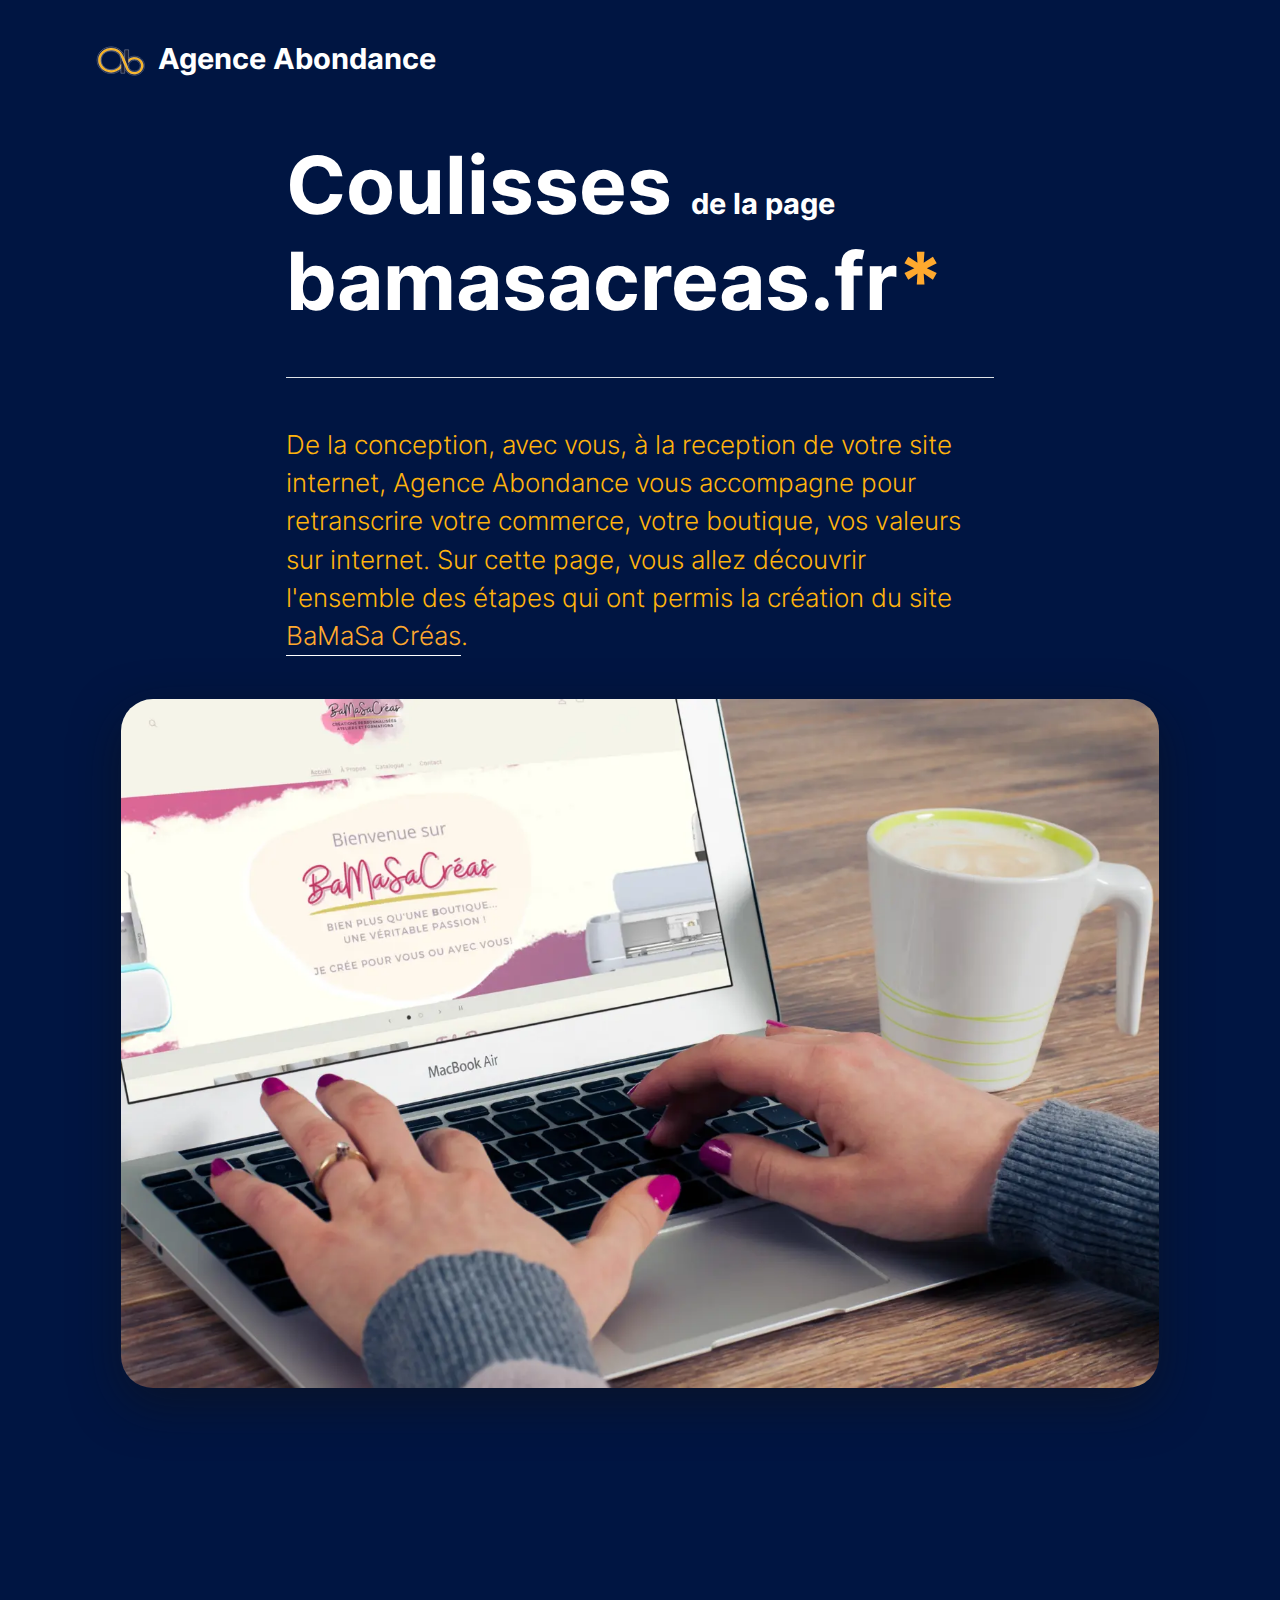
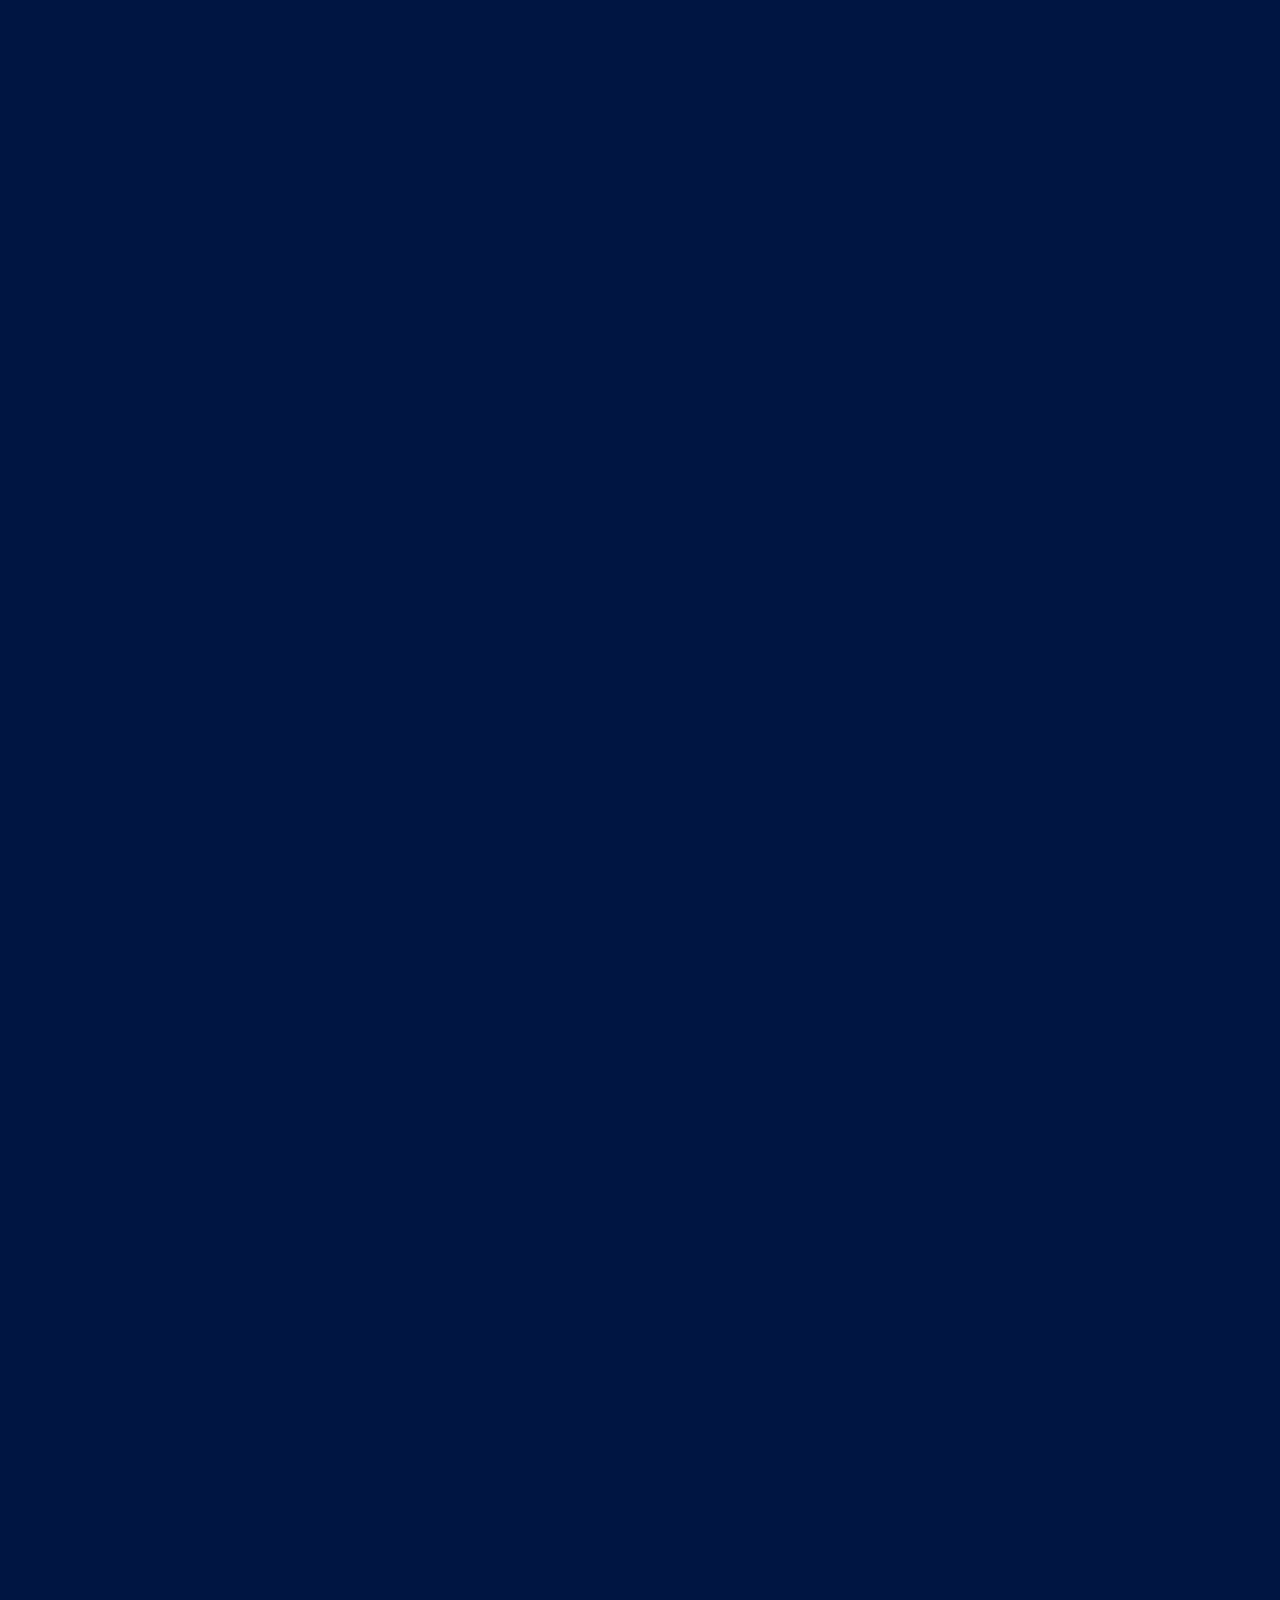
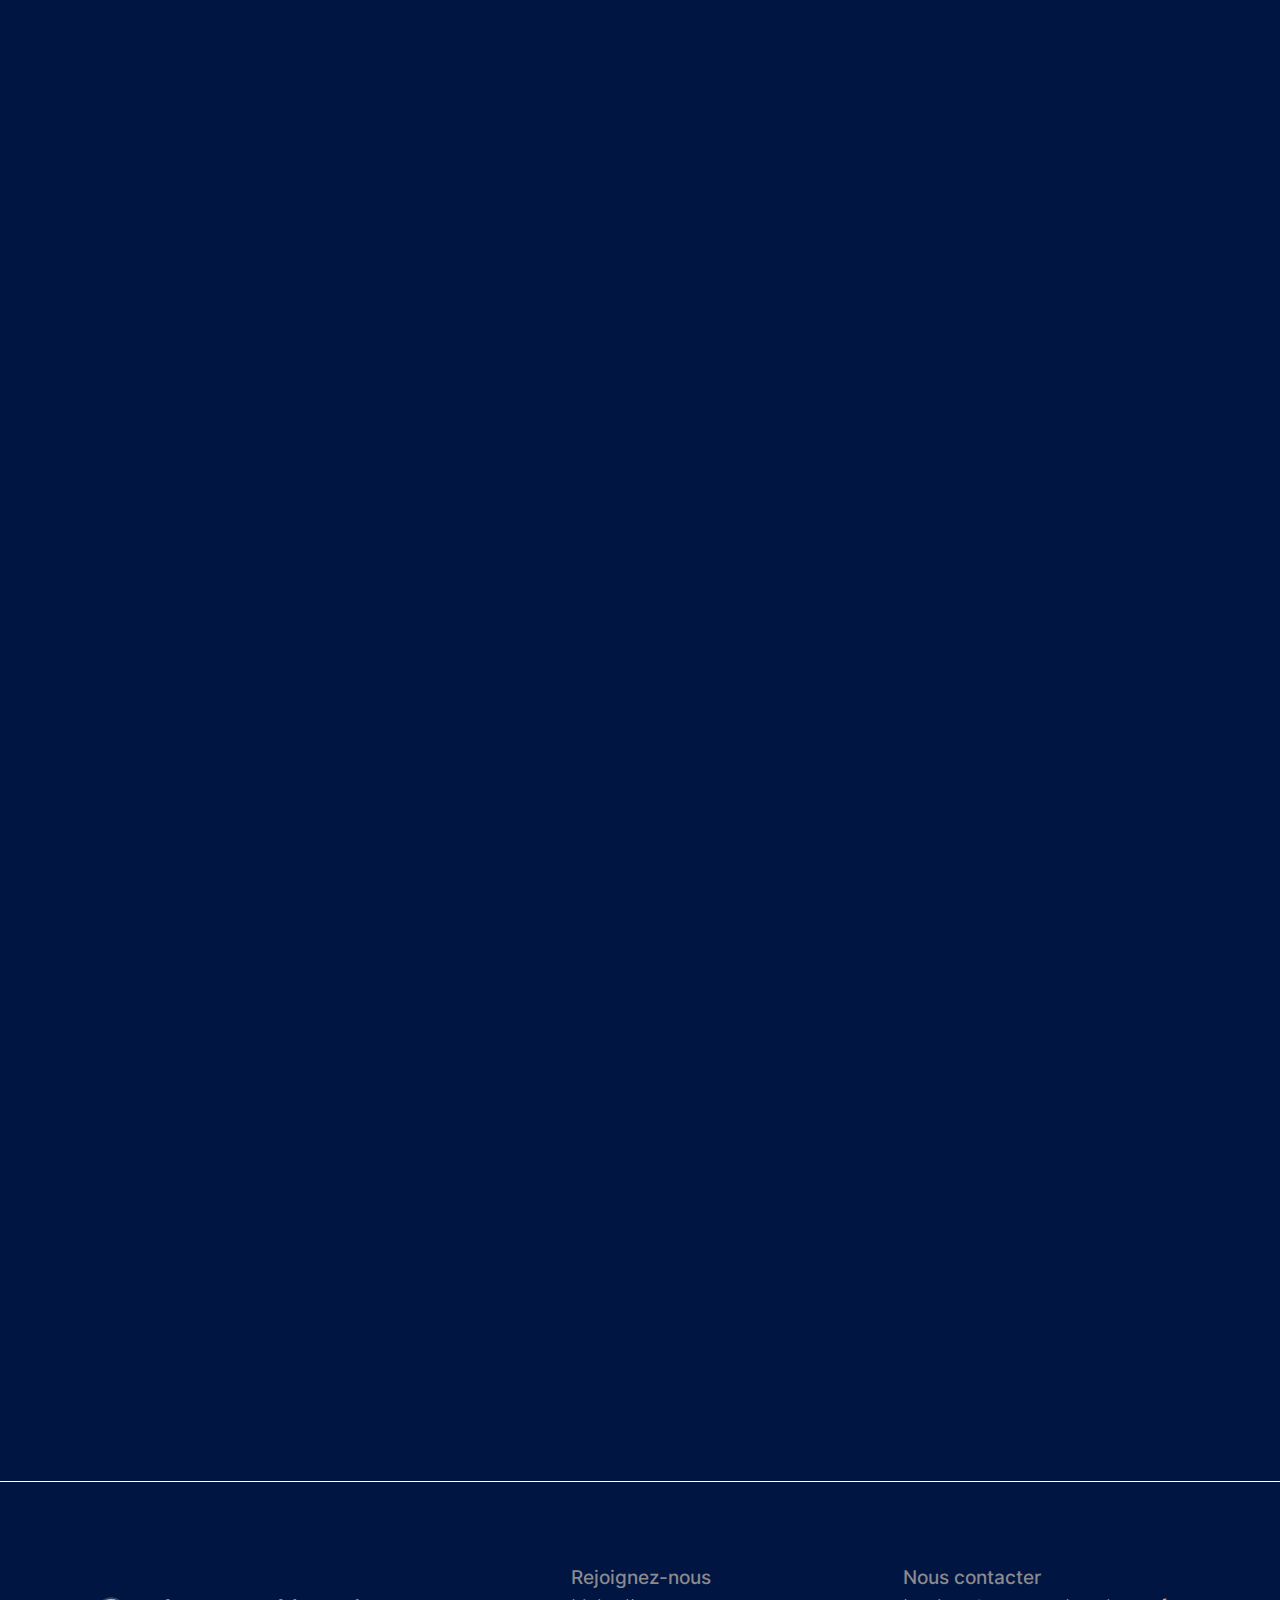
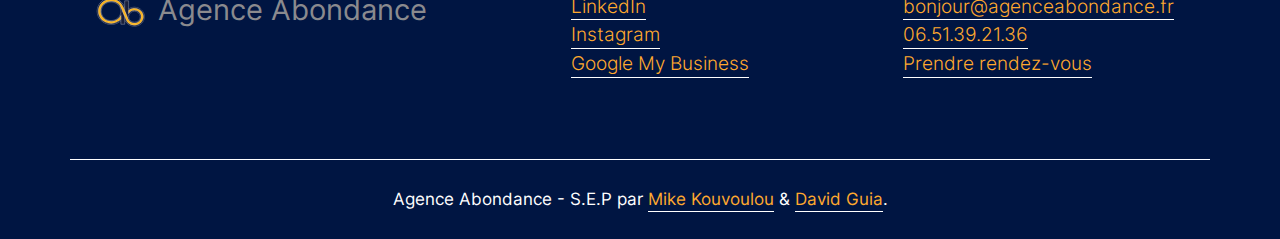
==== commit 6604d509: "Ajout des liens bas de page" ====
--- a/bamasa-creas.html
+++ b/bamasa-creas.html
@@ -321,8 +321,8 @@
           </div>
         </div>
       </div>
-      <div class="container text-center small py-vh-2 border-top border-dark">Agence Abondance - S.E.P par <a href=""
-          target="" class="link-fancy link-fancy-light">Mike Kouvoulou</a> & <a href="" target=""
+      <div class="container text-center small py-vh-2 border-top border-dark">Agence Abondance - S.E.P par <a href="https://www.societe.com/societe/monsieur-mike-kouvoulou-911942134.html"
+          target="_blank" class="link-fancy link-fancy-light">Mike Kouvoulou</a> & <a href="https://davidguia.me/" target="_blank"
           class="link-fancy link-fancy-light">David Guia</a>.
       </div>
     </footer>
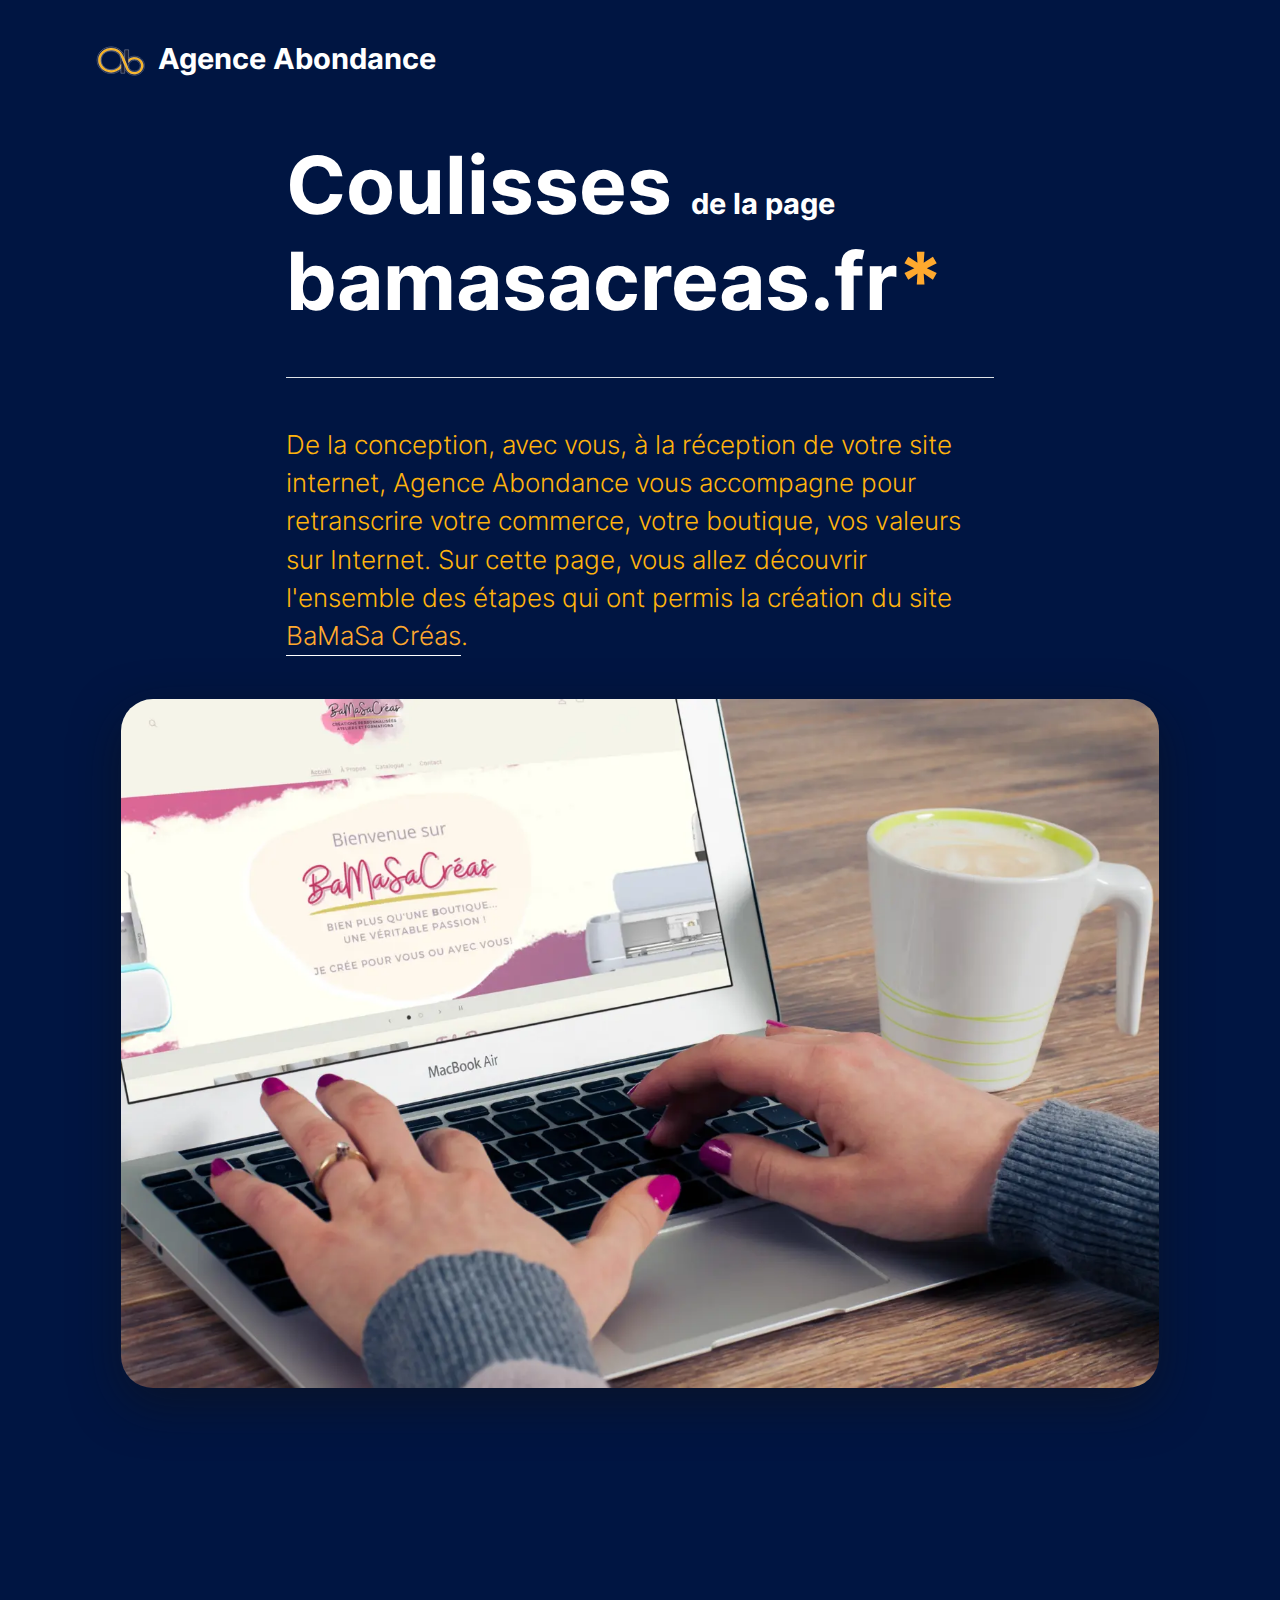
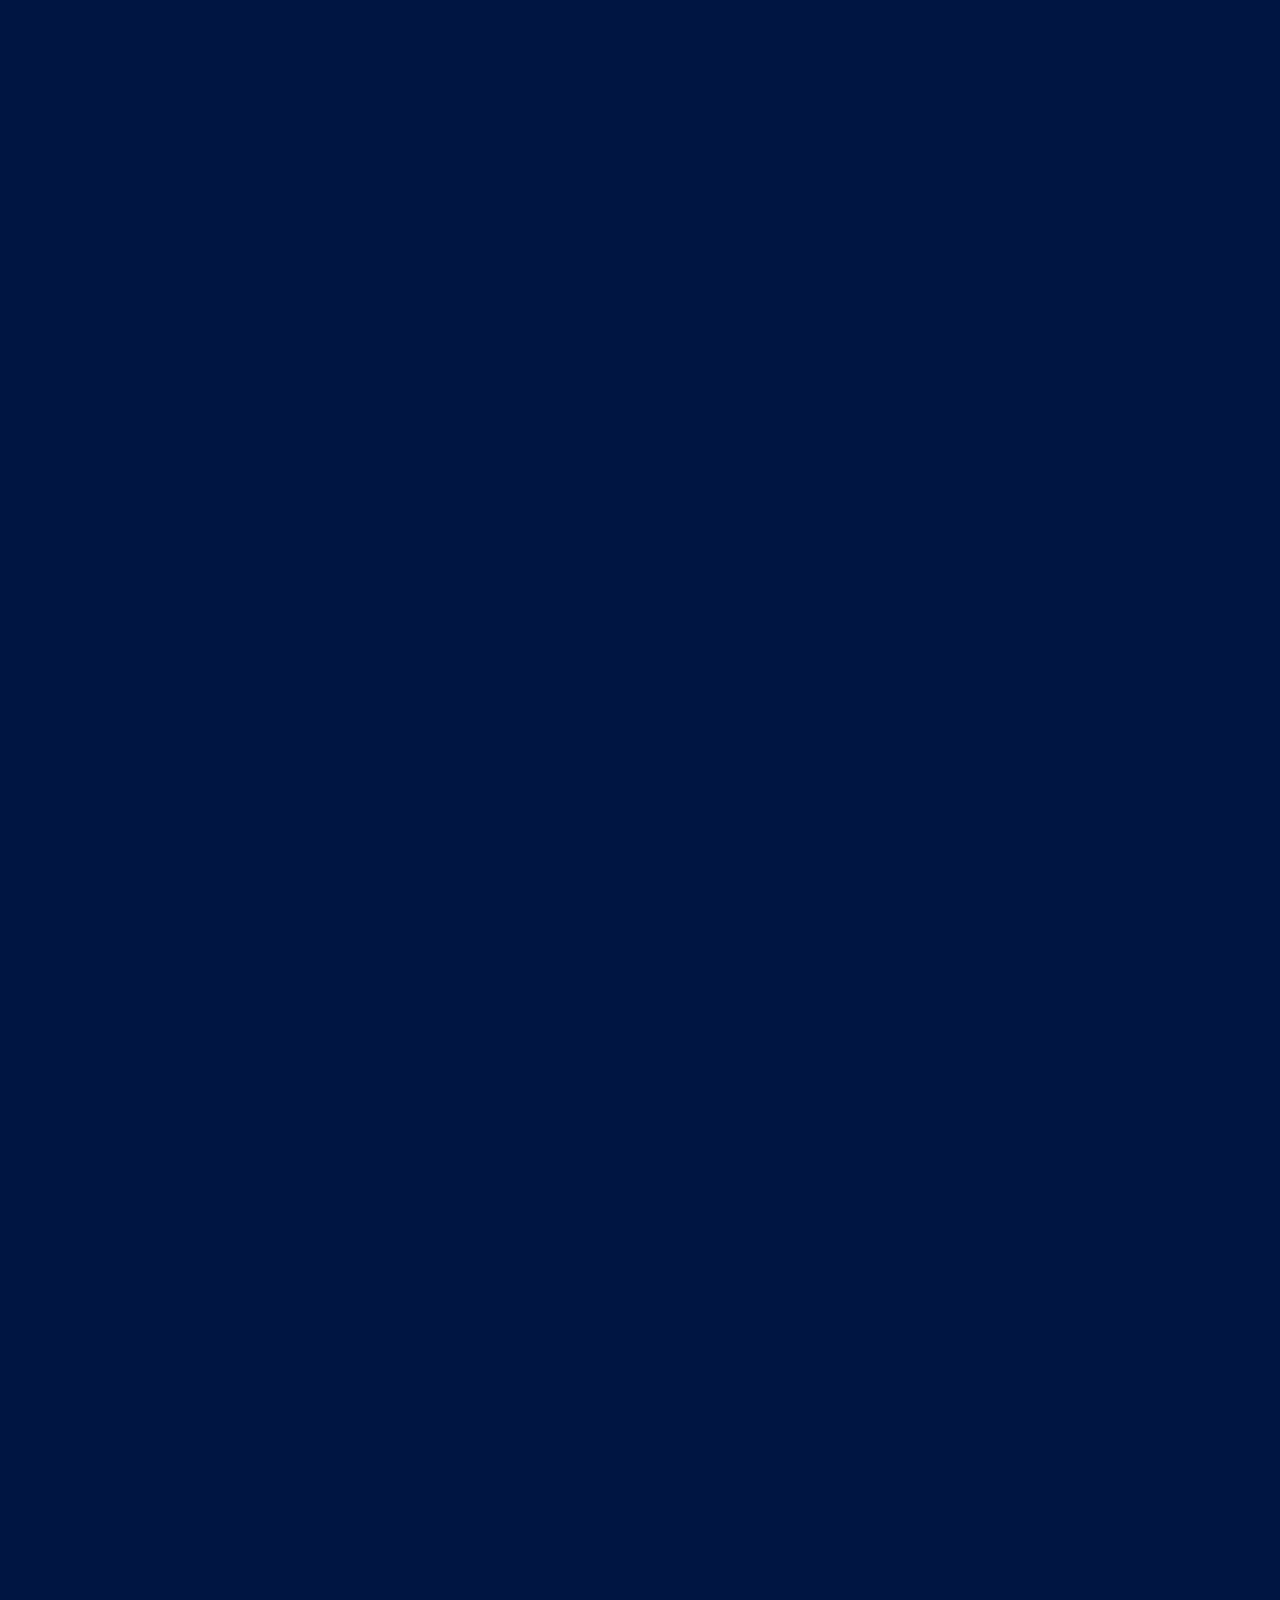
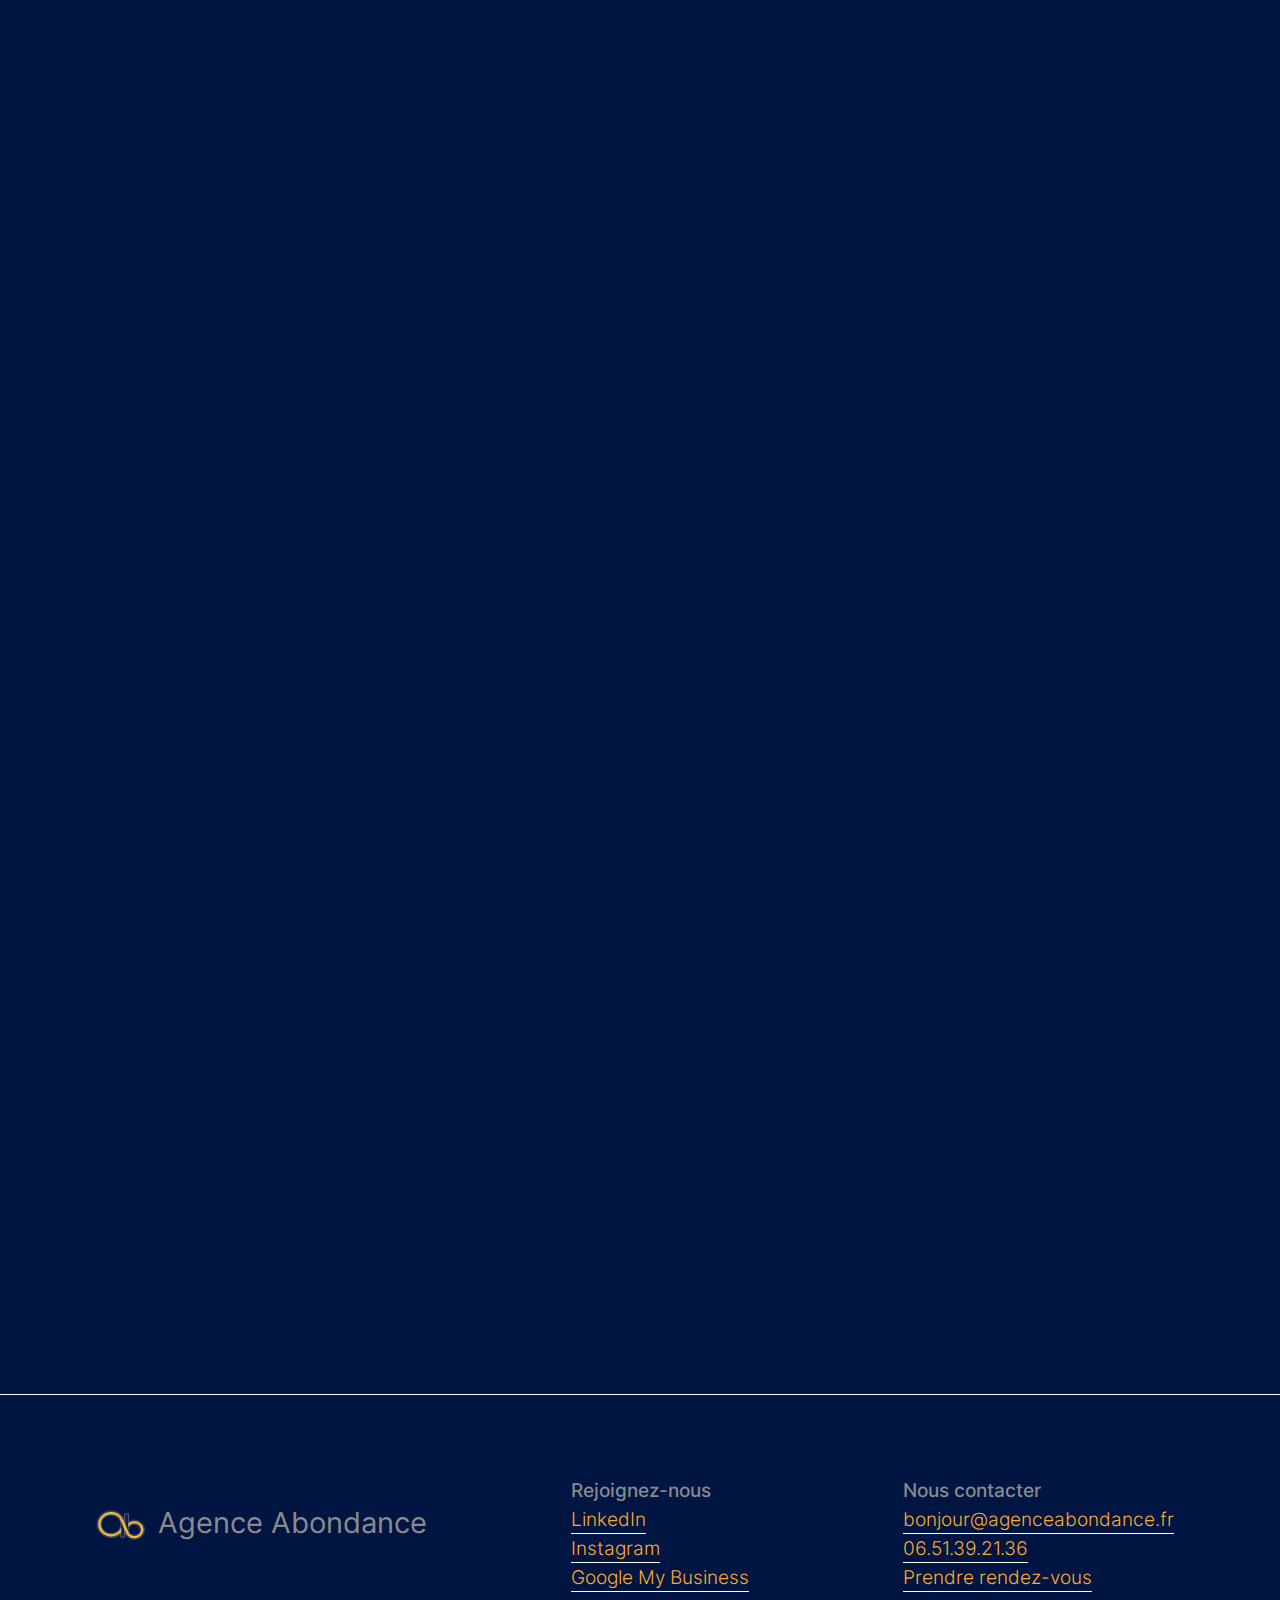
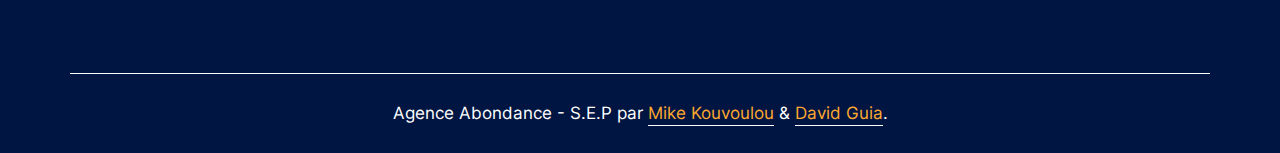
==== commit 8d659dbc: "Upadate bamasa creas" ====
--- a/bamasa-creas.html
+++ b/bamasa-creas.html
@@ -134,8 +134,9 @@
             <span class="fs-4">de la page</span><br>
             bamasacreas.fr<a style="color:#FFA92E;">*</a></h1>
           <p class="lead border-top pt-5 mt-5" data-aos="fade-up">
-            De la conception, avec vous, à la reception de votre site internet, Agence Abondance vous accompagne pour retranscrire votre commerce, votre boutique, vos valeurs sur internet. 
-            Sur cette page, vous allez découvrir l'ensemble des étapes qui ont permis la création du site <a href="https://bamasacreas.fr" class="link-fancy link-fancy-light">BaMaSa Créas</a>. 
+            De la conception, avec vous, à la réception de votre site internet, Agence Abondance vous accompagne pour retranscrire
+            votre commerce, votre boutique, vos valeurs sur Internet. Sur cette page, vous allez découvrir l'ensemble des étapes qui
+            ont permis la création du site <a href="https://bamasacreas.fr" class="link-fancy link-fancy-light">BaMaSa Créas</a>. 
           </p>
         </div>
       </div>
@@ -171,9 +172,9 @@
           relation de confiance et d'assurer la réussite de chaque projet.</p>
         </div>
         <div class="col-12 col-lg-4 offset-lg-1 bg-pumking-900 p-5 mt-5">
-          <h3 class="h6">tl;dr</h3>
-          <p class="text-secondary">
-            Stet clita kasd gubergren, no sea takimata sanctus est Lorem ipsum dolor sit amet. Lorem ipsum dolor sit amet
+          <h3 class="h6">Commentaire :</h3>
+          <p class="text-secondary">
+            Nous vous proposerons toujours de choisir le moyen de communication qui vous va le mieux. 
           </p>
         </div>
       </div>
@@ -205,19 +206,23 @@
           évolutifs de nos clients.</p>
         </div>
         <div class="col-12 col-lg-4 offset-lg-1 bg-pumking-900 p-5 mt-5">
-          <h3 class="h6">tl;dr</h3>
-          <p class="text-secondary">
-            Stet clita kasd gubergren, no sea takimata sanctus est Lorem ipsum dolor sit amet. Lorem ipsum dolor sit amet
+          <h3 class="h6">Commentaire :</h3>
+          <p class="text-secondary">
+            Cette phase est importante pour la pérennité du projet, afin que le client prenne la main et s'approprie le site.
           </p>
         </div>
       </div>
       <div class="row d-flex align-items-start" data-aos="fade-right">
         <div class="col-12 col-lg-7">
           <h2 class="h3 mt-5 border-top pt-5">05. Le + qui change tout</h2>
-          <p class="text-secondary">At vero eos et accusam et justo duo dolores et ea rebum. Stet clita kasd gubergren, no sea takimata sanctus est Lorem ipsum dolor sit amet. Lorem ipsum dolor sit amet, consetetur sadipscing elitr, sed diam nonumy eirmod tempor invidunt ut labore
-            et dolore magna aliquyam erat, sed diam voluptua. At vero eos et accusam et justo duo dolores et ea rebum. Stet clita kasd gubergren, no sea takimata sanctus est Lorem ipsum dolor sit amet. Stet clita kasd gubergren, no sea takimata sanctus est Lorem
-            ipsum dolor sit amet. Consetetur sadipscing elitr, sed diam nonumy eirmod tempor invidunt ut labore et dolore magna aliquyam erat. At vero eos et accusam et justo duo dolores et ea rebum. Stet clita kasd gubergren, no sea takimata sanctus est Lorem
-            ipsum dolor sit amet. Stet clita kasd gubergren, no sea takimata sanctus est Lorem ipsum dolor sit amet. Consetetur sadipscing elitr, sed diam nonumy eirmod tempor invidunt ut labore et dolore magna aliquyam erat.</p>
+          <p class="text-secondary">Sur bamasacreas.fr, nous avons intégré des systèmes d'automatisation sophistiqués pour offrir à nos clients une
+          expérience sans tracas. Grâce à notre approche axée sur l'automatisation, nous avons éliminé le besoin pour nos clients
+          de se soucier de la gestion quotidienne de leur site internet. Que ce soit la mise à jour de contenu, la gestion des
+          commandes ou la communication avec les clients, notre plateforme automatisée s'occupe de tout de manière efficace et
+          transparente. Cela permet à nos clients de se concentrer pleinement sur leur activité principale, en sachant que leur
+          présence en ligne est entre de bonnes mains. En intégrant cette technologie de pointe, nous faisons de bamasacreas.fr un
+          partenaire fiable et innovant pour tous ceux qui cherchent à maximiser leur présence en ligne sans le fardeau de la
+          gestion technique.</p>
         </div>
         <!-- <div class="col-12 col-lg-4 offset-lg-1 bg-pumking-900 p-5 mt-5">
           <h3 class="h6">tl;dr</h3>
